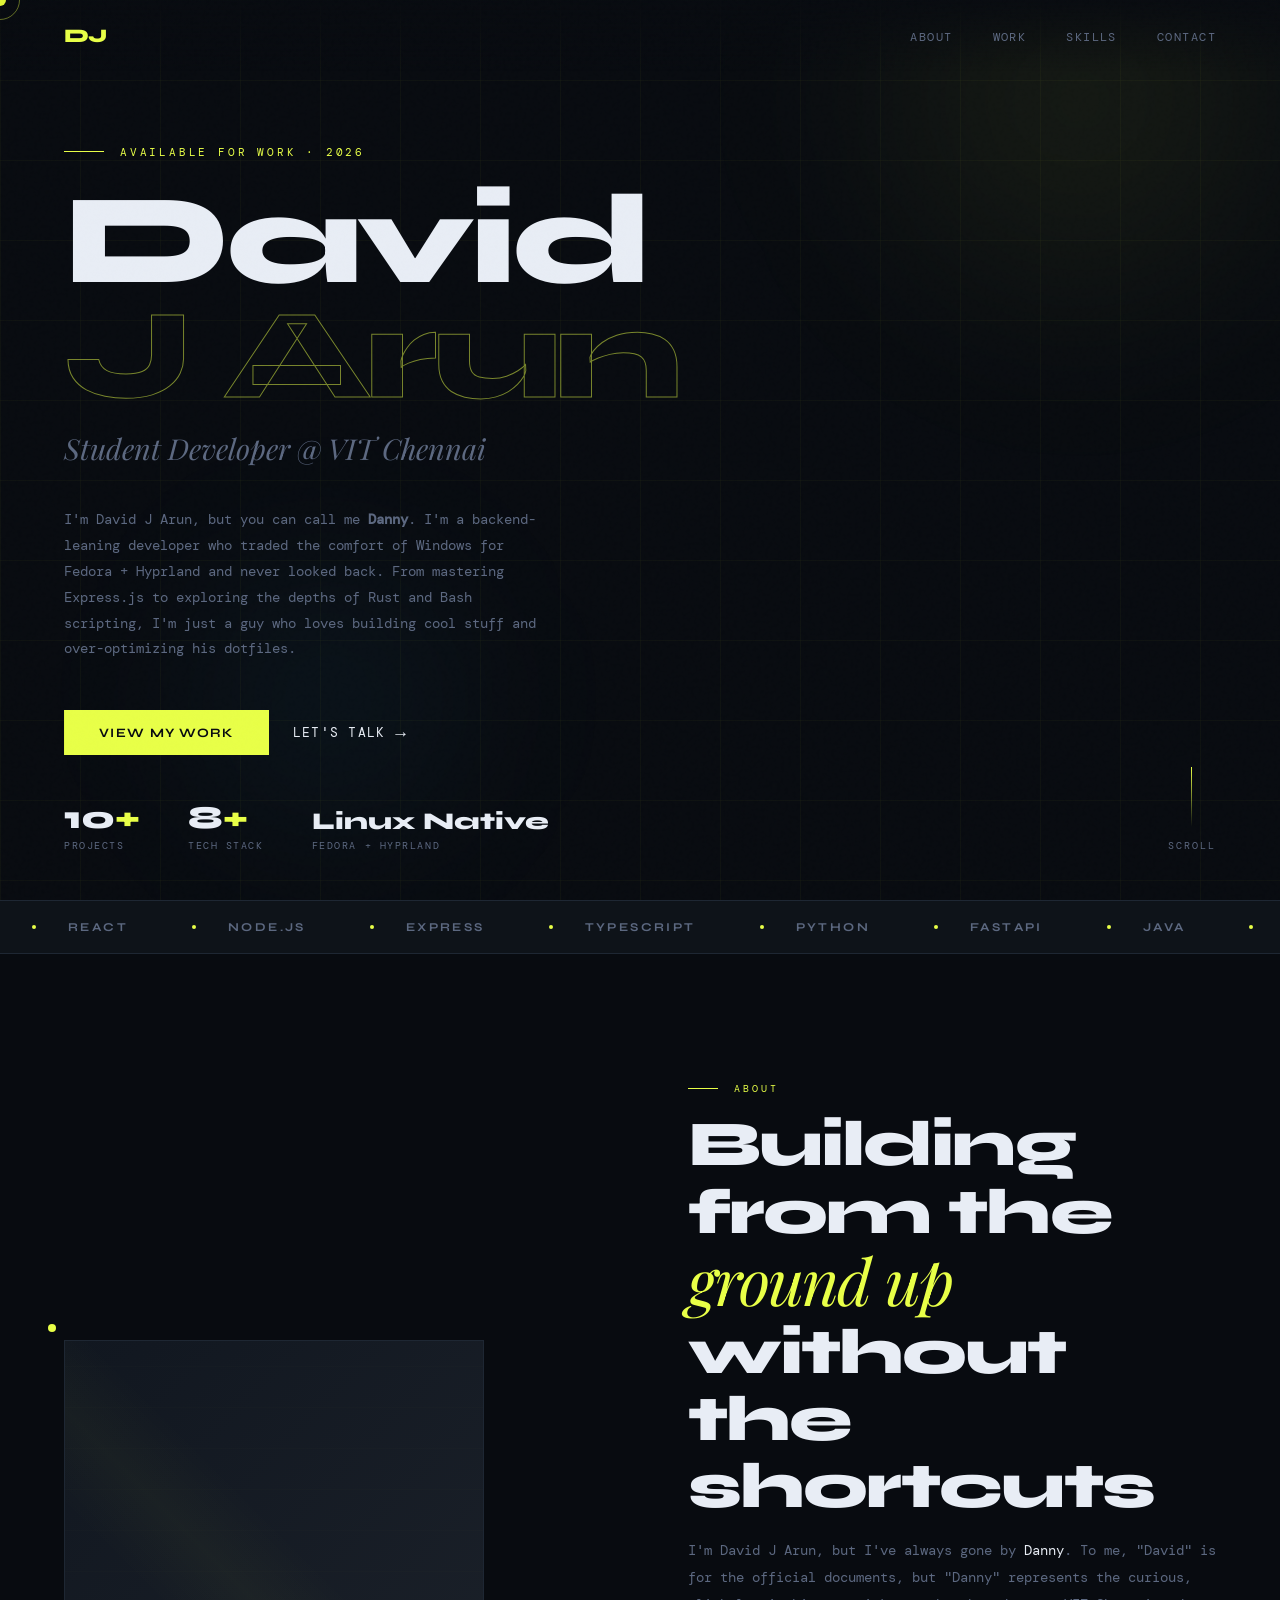
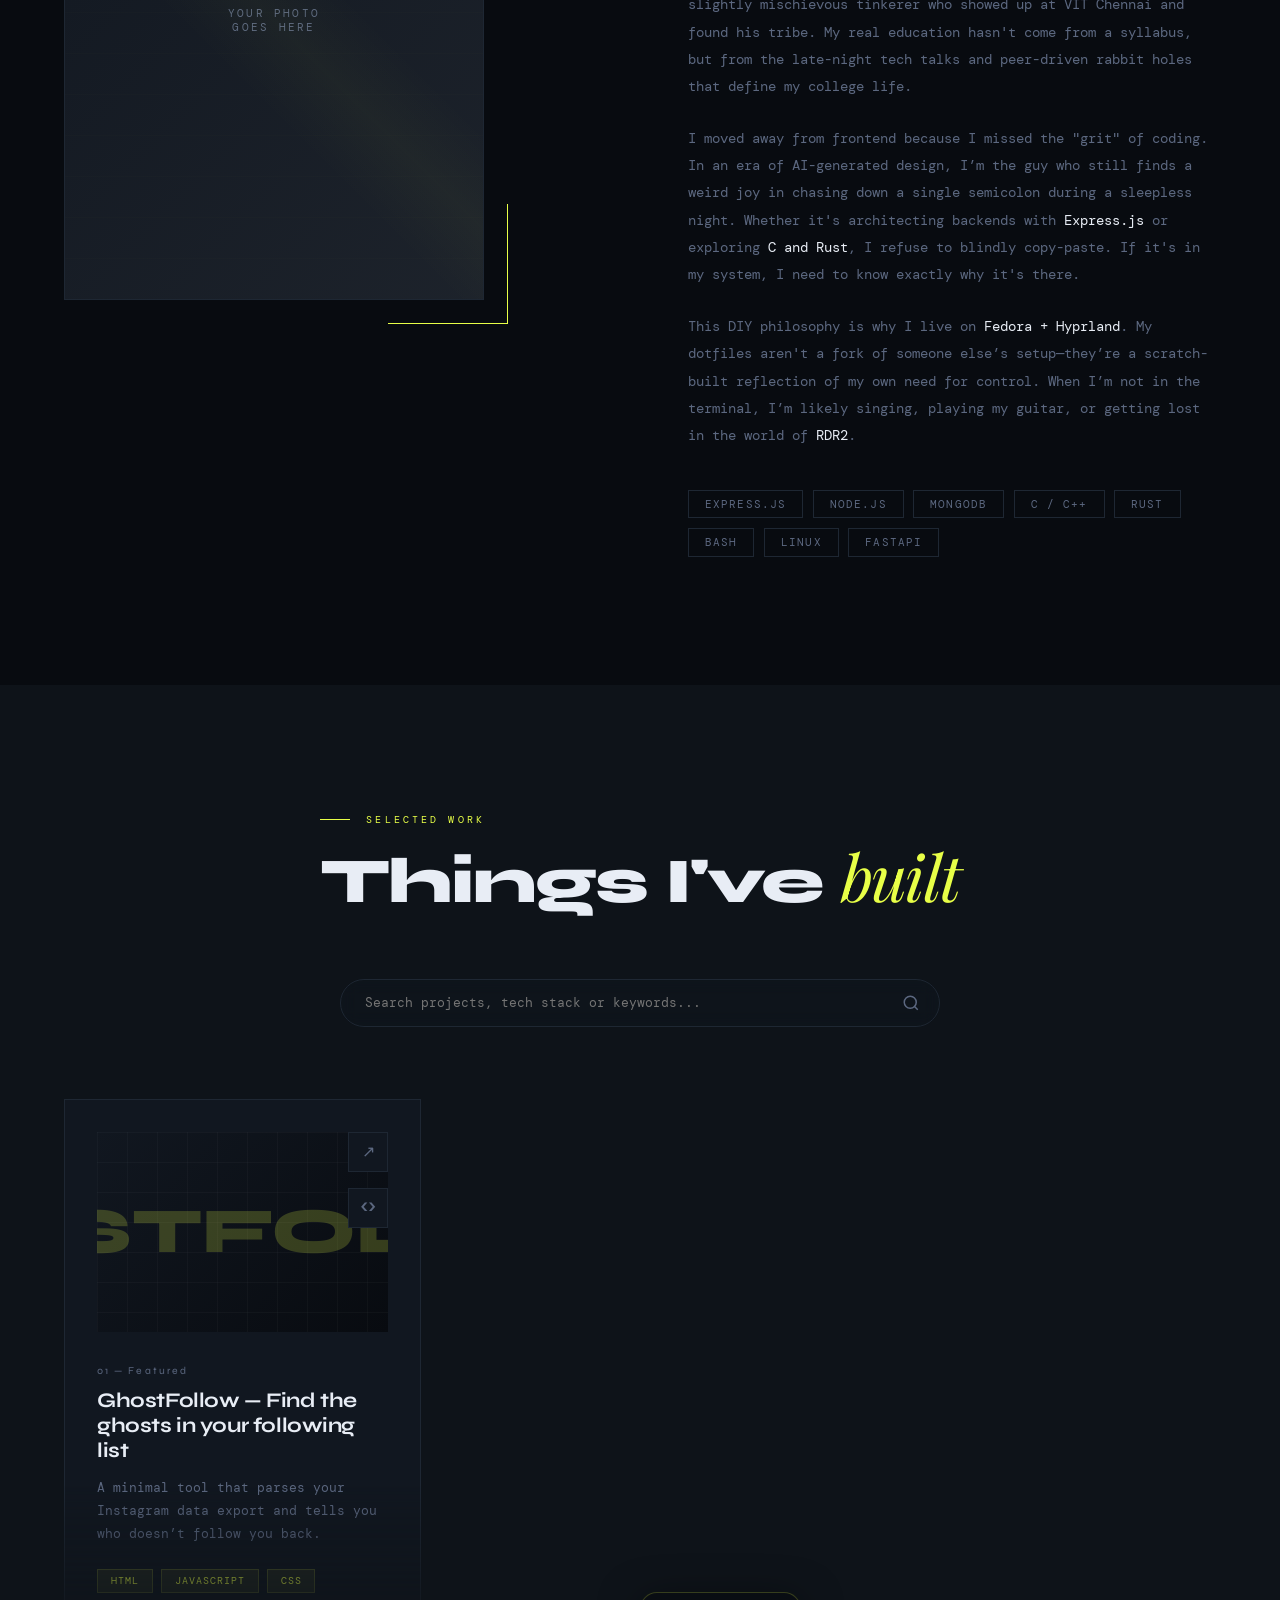
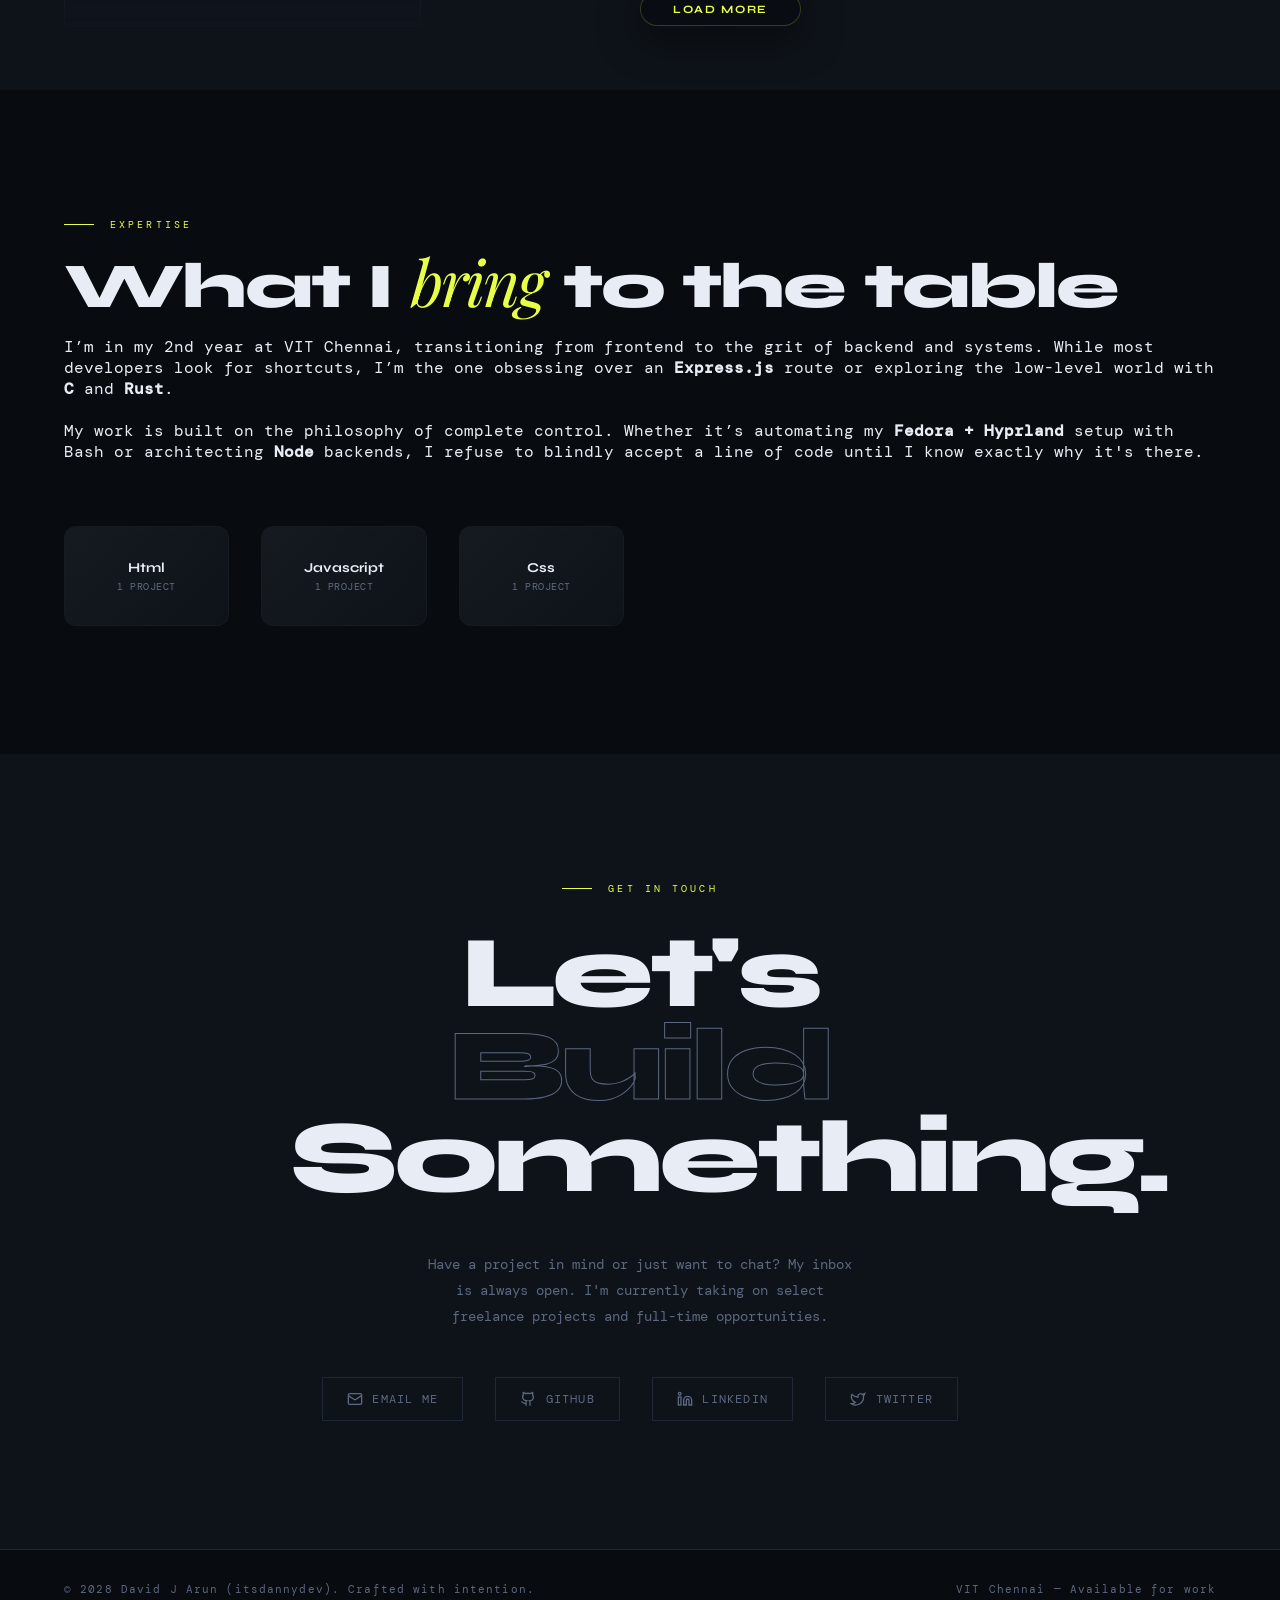
==== index.html @ 0478696f "changing to original projects" ====
<!DOCTYPE html>
<html lang="en">
<head>
<meta charset="UTF-8" />
<meta name="viewport" content="width=device-width, initial-scale=1.0" />
<title>Danny</title>
<link rel="stylesheet" href="style.css">
</head>
<body>

<div id="cursor"></div>
<div id="cursor-ring"></div>

<!-- NAV -->
<nav id="nav">
  <a href="#hero" class="nav-logo">DJ</a>
  <ul class="nav-links">
    <li><a href="#about">About</a></li>
    <li><a href="#projects">Work</a></li>
    <li><a href="#skills">Skills</a></li>
    <li><a href="#contact">Contact</a></li>
  </ul>
</nav>

<!-- HERO -->
<section id="hero">
  <div class="hero-grid-bg"></div>
  <div class="hero-orb hero-orb-1"></div>
  <div class="hero-orb hero-orb-2"></div>

  <div class="hero-eyebrow">Available for work · 2026</div>
  <h1 class="hero-name">David<br><span>J Arun</span></h1>
  <p class="hero-role">Student Developer @ VIT Chennai</p>
  <p class="hero-desc">I'm David J Arun, but you can call me <strong>Danny</strong>. I'm a backend-leaning developer who traded the comfort of Windows for Fedora + Hyprland and never looked back. From mastering Express.js to exploring the depths of Rust and Bash scripting, I'm just a guy who loves building cool stuff and over-optimizing his dotfiles.</p>
  <div class="hero-cta">
    <a href="#projects" class="btn-primary">View My Work</a>
    <a href="#contact" class="btn-ghost">Let's Talk <span class="arrow">→</span></a>
  </div>

  <div class="hero-stats">
    <div class="stat">
      <div class="stat-num">10<span>+</span></div>
      <div class="stat-label">Projects</div>
    </div>
    <div class="stat">
      <div class="stat-num">8<span>+</span></div>
      <div class="stat-label">Tech Stack</div>
    </div>
    <div class="stat">
      <div class="stat-num" style="font-size: 1.5rem;">Linux Native</div>
      <div class="stat-label">Fedora + Hyprland</div>
    </div>
  </div>

  <div class="hero-scroll">
    <div class="scroll-line"></div>
    Scroll
  </div>
</section>

<!-- MARQUEE -->
<div class="marquee-section">
  <div class="marquee-track" id="marqueeTrack"></div>
</div>

<!-- ABOUT -->
<section id="about">
  <div class="about-visual reveal">
    <div class="about-photo-placeholder">
      <div class="about-photo-label">Your photo<br>goes here</div>
    </div>
    <div class="about-accent-line"></div>
    <div class="about-accent-dot"></div>
  </div>
  <div class="about-text">
    <div class="section-tag reveal">About</div>
    <h2 class="section-title reveal reveal-delay-1">Building from the <em>ground up</em><br>without the shortcuts</h2>
    <p class="reveal reveal-delay-2">I'm David J Arun, but I've always gone by <strong>Danny</strong>. To me, "David" is for the official documents, but "Danny" represents the curious, slightly mischievous tinkerer who showed up at VIT Chennai and found his tribe. My real education hasn't come from a syllabus, but from the late-night tech talks and peer-driven rabbit holes that define my college life.</p>
    <p class="reveal reveal-delay-3">I moved away from frontend because I missed the "grit" of coding. In an era of AI-generated design, I’m the guy who still finds a weird joy in chasing down a single semicolon during a sleepless night. Whether it's architecting backends with <strong>Express.js</strong> or exploring <strong>C and Rust</strong>, I refuse to blindly copy-paste. If it's in my system, I need to know exactly why it's there.</p>
    <p class="reveal reveal-delay-3">This DIY philosophy is why I live on <strong>Fedora + Hyprland</strong>. My dotfiles aren't a fork of someone else’s setup—they’re a scratch-built reflection of my own need for control. When I’m not in the terminal, I’m likely singing, playing my guitar, or getting lost in the world of <strong>RDR2</strong>.</p>
    <div class="tech-stack reveal reveal-delay-4">
      <span class="tech-tag">Express.js</span>
      <span class="tech-tag">Node.js</span>
      <span class="tech-tag">MongoDB</span>
      <span class="tech-tag">C / C++</span>
      <span class="tech-tag">Rust</span>
      <span class="tech-tag">Bash</span>
      <span class="tech-tag">Linux</span>
      <span class="tech-tag">FastAPI</span>
    </div>
  </div>
</section>

<!-- PROJECTS -->
<section id="projects">
  <div class="projects-header">
    <div>
      <div class="section-tag reveal">Selected Work</div>
      <h2 class="section-title reveal reveal-delay-1">Things I've <em>built</em></h2>
    </div>
    <div class="projects-search reveal reveal-delay-2">
      <input type="text" id="projectSearch" placeholder="Search projects, tech stack or keywords..." autocomplete="off">
      <svg viewBox="0 0 24 24" fill="none" stroke="currentColor" stroke-width="2" class="search-icon"><circle cx="11" cy="11" r="8"/><path d="m21 21-4.3-4.3"/></svg>
    </div>
  </div>
  <div class="projects-grid reveal is-collapsed" id="projectsGrid">
    <!-- Projects will be injected here via script.js -->
  </div>
  <div class="load-more-container reveal">
    <button id="loadMoreBtn">Load More</button>
  </div>
</section>

<!-- SKILLS -->
<section id="skills">
  <div class="section-tag reveal">Expertise</div>
  <h2 class="section-title reveal reveal-delay-1">What I <em>bring</em> to the table</h2>
  <div class="skills-layout">
    <div class="skills-intro reveal reveal-delay-2">
      <p>I’m in my 2nd year at VIT Chennai, transitioning from frontend to the grit of backend and systems. While most developers look for shortcuts, I’m the one obsessing over an <strong>Express.js</strong> route or exploring the low-level world with <strong>C</strong> and <strong>Rust</strong>.</p>
      <br>
      <p>My work is built on the philosophy of complete control. Whether it’s automating my <strong>Fedora + Hyprland</strong> setup with Bash or architecting <strong>Node</strong> backends, I refuse to blindly accept a line of code until I know exactly why it's there.</p>
    </div>
    <div class="skills-dynamic-container reveal reveal-delay-3" id="skillsGrid">
      <!-- Dynamic skill cards will be injected here -->
    </div>
  </div>
</section>

<!-- CONTACT -->
<section id="contact">
  <div class="contact-inner">
    <div class="section-tag reveal" style="justify-content:center">Get In Touch</div>
    <div class="contact-big reveal reveal-delay-1">
      Let's<br>
      <span>Build</span>
      Something.
    </div>
    <p class="reveal reveal-delay-2" style="font-size:0.85rem;line-height:1.9;color:var(--muted);max-width:440px;margin:0 auto">
      Have a project in mind or just want to chat? My inbox is always open. I'm currently taking on select freelance projects and full-time opportunities.
    </p>
    <div class="contact-links reveal reveal-delay-3">
      <a href="mailto:danny@itsdannydev.com" class="contact-link">
        <svg viewBox="0 0 24 24" fill="none" stroke="currentColor" stroke-width="2"><rect x="2" y="4" width="20" height="16" rx="2"/><path d="m22 7-8.97 5.7a1.94 1.94 0 0 1-2.06 0L2 7"/></svg>
        Email Me
      </a>
      <a href="https://github.com/itsdannydev" class="contact-link">
        <svg viewBox="0 0 24 24" fill="none" stroke="currentColor" stroke-width="2"><path d="M15 22v-4a4.8 4.8 0 0 0-1-3.2c3 0 6-2 6-5.5.08-1.25-.27-2.48-1-3.5.28-1.15.28-2.35 0-3.5 0 0-1 0-3 1.5-2.64-.5-5.36-.5-8 0C6 2 5 2 5 2c-.3 1.15-.3 2.35 0 3.5A5.4 5.4 0 0 0 4 9c0 3.5 3 5.5 6 5.5-.39.49-.68 1.05-.85 1.65-.17.6-.22 1.23-.15 1.85v4"/><path d="M9 18c-4.51 2-5-2-7-2"/></svg>
        GitHub
      </a>
      <a href="https://linkedin.com/in/itsdannydev" class="contact-link">
        <svg viewBox="0 0 24 24" fill="none" stroke="currentColor" stroke-width="2"><path d="M16 8a6 6 0 0 1 6 6v7h-4v-7a2 2 0 0 0-2-2 2 2 0 0 0-2 2v7h-4v-7a6 6 0 0 1 6-6z"/><rect x="2" y="9" width="4" height="12"/><circle cx="4" cy="4" r="2"/></svg>
        LinkedIn
      </a>
      <a href="https://twitter.com/itsdannydev" class="contact-link">
        <svg viewBox="0 0 24 24" fill="none" stroke="currentColor" stroke-width="2"><path d="M22 4s-.7 2.1-2 3.4c1.6 10-9.4 17.3-18 11.6 2.2.1 4.4-.6 6-2C3 15.5.5 9.6 3 5c2.2 2.6 5.6 4.1 9 4-.9-4.2 4-6.6 7-3.8 1.1 0 3-1.2 3-1.2z"/></svg>
        Twitter
      </a>
    </div>
  </div>
</section>

<!-- FOOTER -->
<footer>
  <span>© 2028 David J Arun (itsdannydev). Crafted with intention.</span>
  <span>VIT Chennai — Available for work</span>
</footer>

<script src="script.js"></script>
</body>
</html>
---- style.css ----
:root {
  /* Fallbacks - these are overwritten by script.js */
  --bg: #080b10;
  --surface: #0e1319;
  --border: #1e2733;
  --accent: #e8ff47;
  --accent2: #ff4d6d;
  --accent3: #47c8ff;
  --text: #e8edf5;
  --muted: #5c6880;
  --card: #111720;
  --card-hover: #141c26;
  --btn-text: #080b10;
  --font-main: 'DM Mono', monospace;
  --font-heading: 'Syne', sans-serif;
  --font-accent: 'Playfair Display', serif;
}

*, *::before, *::after { box-sizing: border-box; margin: 0; padding: 0; }

html { scroll-behavior: smooth; }

body {
  background: var(--bg);
  color: var(--text);
  font-family: var(--font-main);
  overflow-x: hidden;
  cursor: none;
}

/* CUSTOM CURSOR */
#cursor {
  position: fixed; top: 0; left: 0;
  width: 12px; height: 12px;
  background: var(--accent);
  border-radius: 50%;
  pointer-events: none;
  z-index: 9999;
  transform: translate(-50%, -50%);
  transition: transform 0.1s, width 0.2s, height 0.2s, background 0.2s;
  mix-blend-mode: difference;
}
#cursor-ring {
  position: fixed; top: 0; left: 0;
  width: 40px; height: 40px;
  border: 1px solid color-mix(in srgb, var(--accent), transparent 60%);
  border-radius: 50%;
  pointer-events: none;
  z-index: 9998;
  transform: translate(-50%, -50%);
  transition: transform 0.15s ease-out, width 0.3s, height 0.3s, border-color 0.3s;
}
body.hovering #cursor { width: 20px; height: 20px; }
body.hovering #cursor-ring { width: 60px; height: 60px; border-color: color-mix(in srgb, var(--accent), transparent 20%); }

/* NOISE OVERLAY */
body::before {
  content: '';
  position: fixed; inset: 0;
  background-image: url("data:image/svg+xml,%3Csvg viewBox='0 0 256 256' xmlns='http://www.w3.org/2000/svg'%3E%3Cfilter id='noise'%3E%3CfeTurbulence type='fractalNoise' baseFrequency='0.9' numOctaves='4' stitchTiles='stitch'/%3E%3C/filter%3E%3Crect width='100%25' height='100%25' filter='url(%23noise)' opacity='0.04'/%3E%3C/svg%3E");
  pointer-events: none;
  z-index: 1000;
  opacity: 0.4;
}

/* NAV */
nav {
  position: fixed; top: 0; left: 0; right: 0;
  z-index: 500;
  display: flex; align-items: center; justify-content: space-between;
  padding: 1.5rem 4rem;
  background: linear-gradient(to bottom, color-mix(in srgb, var(--bg), transparent 5%) 0%, transparent 100%);
  backdrop-filter: blur(0px);
}
.nav-logo {
  font-family: var(--font-heading);
  font-weight: 800;
  font-size: 1.2rem;
  letter-spacing: -0.03em;
  color: var(--accent);
  text-decoration: none;
}
.nav-links { display: flex; gap: 2.5rem; list-style: none; }
.nav-links a {
  color: var(--muted);
  text-decoration: none;
  font-size: 0.75rem;
  letter-spacing: 0.12em;
  text-transform: uppercase;
  transition: color 0.2s;
  position: relative;
}
.nav-links a::after {
  content: '';
  position: absolute; bottom: -4px; left: 0;
  width: 0; height: 1px;
  background: var(--accent);
  transition: width 0.3s;
}
.nav-links a:hover, .nav-links a.active { color: var(--text); }
.nav-links a:hover::after, .nav-links a.active::after { width: 100%; }

/* HERO */
#hero {
  min-height: 100vh;
  display: flex; flex-direction: column; justify-content: center;
  padding: 0 4rem;
  position: relative;
  overflow: hidden;
}

.hero-grid-bg {
  position: absolute; inset: 0;
  background-image:
    linear-gradient(color-mix(in srgb, var(--accent), transparent 97%) 1px, transparent 1px),
    linear-gradient(90deg, color-mix(in srgb, var(--accent), transparent 97%) 1px, transparent 1px);
  background-size: 80px 80px;
  pointer-events: none;
}

.hero-orb {
  position: absolute;
  border-radius: 50%;
  filter: blur(80px);
  pointer-events: none;
}
.hero-orb-1 {
  width: 600px; height: 600px;
  background: radial-gradient(circle, color-mix(in srgb, var(--accent), transparent 92%) 0%, transparent 70%);
  top: -200px; right: -100px;
  animation: orbFloat 8s ease-in-out infinite;
}
.hero-orb-2 {
  width: 400px; height: 400px;
  background: radial-gradient(circle, color-mix(in srgb, var(--accent3), transparent 93%) 0%, transparent 70%);
  bottom: 0; left: 10%;
  animation: orbFloat 10s ease-in-out infinite reverse;
}
@keyframes orbFloat {
  0%, 100% { transform: translate(0, 0); }
  50% { transform: translate(30px, -40px); }
}

.hero-eyebrow {
  font-size: 0.7rem;
  letter-spacing: 0.25em;
  text-transform: uppercase;
  color: var(--accent);
  margin-bottom: 1.5rem;
  display: flex; align-items: center; gap: 1rem;
  opacity: 0;
  animation: fadeUp 0.8s 0.2s forwards;
}
.hero-eyebrow::before {
  content: '';
  display: block;
  width: 40px; height: 1px;
  background: var(--accent);
}

.hero-name {
  font-family: var(--font-heading);
  font-weight: 800;
  font-size: clamp(4rem, 10vw, 9rem);
  line-height: 0.9;
  letter-spacing: -0.04em;
  margin-bottom: 1rem;
  opacity: 0;
  animation: fadeUp 0.8s 0.4s forwards;
}
.hero-name span {
  -webkit-text-stroke: 1px color-mix(in srgb, var(--accent), transparent 50%);
  color: transparent;
}

.hero-role {
  font-family: var(--font-accent);
  font-style: italic;
  font-size: clamp(1.2rem, 2.5vw, 1.8rem);
  color: var(--muted);
  margin-bottom: 2.5rem;
  opacity: 0;
  animation: fadeUp 0.8s 0.6s forwards;
}

.hero-desc {
  max-width: 480px;
  font-size: 0.85rem;
  line-height: 1.9;
  color: var(--muted);
  margin-bottom: 3rem;
  opacity: 0;
  animation: fadeUp 0.8s 0.8s forwards;
}

.hero-cta {
  display: flex; gap: 1.5rem; align-items: center;
  opacity: 0;
  animation: fadeUp 0.8s 1s forwards;
}
.btn-primary {
  background: var(--accent);
  color: var(--btn-text);
  padding: 0.9rem 2.2rem;
  font-family: var(--font-heading);
  font-weight: 700;
  font-size: 0.8rem;
  letter-spacing: 0.1em;
  text-transform: uppercase;
  border: none;
  cursor: none;
  text-decoration: none;
  display: inline-block;
  position: relative;
  overflow: hidden;
  transition: transform 0.2s;
}
.btn-primary::after {
  content: '';
  position: absolute; inset: 0;
  background: color-mix(in srgb, var(--btn-text), transparent 85%);
  transform: translateX(-100%);
  transition: transform 0.3s;
}
.btn-primary:hover::after { transform: translateX(0); }
.btn-primary:hover { transform: translateY(-2px); }

.btn-ghost {
  color: var(--text);
  font-size: 0.8rem;
  letter-spacing: 0.1em;
  text-transform: uppercase;
  text-decoration: none;
  display: flex; align-items: center; gap: 0.6rem;
  transition: gap 0.3s, color 0.2s;
}
.btn-ghost:hover { gap: 1rem; color: var(--accent); }
.btn-ghost .arrow { font-size: 1.1rem; }

.hero-scroll {
  position: absolute; bottom: 3rem; right: 4rem;
  display: flex; flex-direction: column; align-items: center; gap: 0.75rem;
  font-size: 0.65rem; letter-spacing: 0.2em; text-transform: uppercase; color: var(--muted);
  opacity: 0; animation: fadeUp 0.8s 1.2s forwards;
}
.scroll-line {
  width: 1px; height: 60px;
  background: linear-gradient(to bottom, var(--accent), transparent);
  animation: scrollPulse 2s ease-in-out infinite;
}
@keyframes scrollPulse {
  0%, 100% { opacity: 0.3; transform: scaleY(1); }
  50% { opacity: 1; transform: scaleY(0.6); }
}

.hero-stats {
  position: absolute; bottom: 3rem; left: 4rem;
  display: flex; gap: 3rem; align-items: flex-end;
  opacity: 0; animation: fadeUp 0.8s 1.1s forwards;
}
.stat { }
.stat-num {
  font-family: 'Syne', sans-serif;
  font-weight: 800;
  font-size: 2rem;
  color: var(--text);
  line-height: 1;
}
.stat-num span { color: var(--accent); }
.stat-label { font-size: 0.65rem; letter-spacing: 0.15em; text-transform: uppercase; color: var(--muted); margin-top: 0.3rem; }

@keyframes fadeUp {
  from { opacity: 0; transform: translateY(30px); }
  to { opacity: 1; transform: translateY(0); }
}

/* SECTION COMMON */
section { 
  padding: 8rem 4rem; 
  position: relative; 
  scroll-margin-top: 100px; /* Accounts for the fixed header */
}
.section-tag {
  font-size: 0.65rem; letter-spacing: 0.3em; text-transform: uppercase;
  color: var(--accent); display: flex; align-items: center; gap: 1rem;
  margin-bottom: 1rem;
}
.section-tag::before { content: ''; display: block; width: 30px; height: 1px; background: var(--accent); }
.section-title {
  font-family: var(--font-heading); font-weight: 800;
  font-size: clamp(2.5rem, 5vw, 4rem);
  letter-spacing: -0.03em; line-height: 1.05;
  margin-bottom: 1rem;
}
.section-title em {
  font-family: var(--font-accent);
  font-style: italic; font-weight: 400;
  color: var(--accent);
}

/* ABOUT */
#about {
  display: grid; grid-template-columns: 1fr 1fr; gap: 6rem; align-items: center;
}
.about-visual {
  position: relative;
  aspect-ratio: 3/4;
  max-height: 560px;
}
.about-photo-placeholder {
  width: 100%; height: 100%;
  background: linear-gradient(135deg, var(--card) 0%, color-mix(in srgb, var(--card), white 5%) 100%);
  border: 1px solid var(--border);
  display: flex; align-items: center; justify-content: center;
  overflow: hidden;
  position: relative;
}
.about-photo-placeholder::before {
  content: '';
  position: absolute; inset: 0;
  background: 
    linear-gradient(45deg, transparent 40%, color-mix(in srgb, var(--accent), transparent 97%) 50%, transparent 60%),
    repeating-linear-gradient(0deg, transparent, transparent 40px, color-mix(in srgb, var(--accent), transparent 98%) 41px);
}
.about-photo-label {
  font-size: 0.7rem; letter-spacing: 0.2em; text-transform: uppercase;
  color: var(--muted); text-align: center;
}
.about-accent-line {
  position: absolute; bottom: -1.5rem; right: -1.5rem;
  width: 120px; height: 120px;
  border-right: 1px solid var(--accent);
  border-bottom: 1px solid var(--accent);
}
.about-accent-dot {
  position: absolute; top: -1rem; left: -1rem;
  width: 8px; height: 8px;
  background: var(--accent);
  border-radius: 50%;
}
.about-text p {
  font-size: 0.9rem; line-height: 1.9; color: var(--muted);
  margin-bottom: 1.5rem;
}
.about-text p strong { color: var(--text); font-weight: 400; }
.tech-stack {
  margin-top: 2.5rem;
  display: flex; flex-wrap: wrap; gap: 0.6rem;
}
.tech-tag {
  padding: 0.4rem 1rem;
  border: 1px solid var(--border);
  font-size: 0.7rem; letter-spacing: 0.1em;
  color: var(--muted); text-transform: uppercase;
  transition: border-color 0.2s, color 0.2s;
}
.tech-tag:hover { border-color: var(--accent); color: var(--accent); }

/* PROJECTS GRID */
#projects { background: var(--surface); position: relative; padding-bottom: 2rem; overflow: visible; }

.projects-header {
  display: flex;
  flex-direction: column;
  align-items: center;
  text-align: center;
  margin-bottom: 3rem;
  gap: 3rem;
  width: 100%;
}

.projects-search {
  position: relative;
  width: 100%;
  max-width: 600px; /* Wider search bar for better desktop presence */
}

/* Search Highlight Styling */
.search-highlight {
  background: color-mix(in srgb, var(--accent), transparent 80%);
  color: var(--accent);
  padding: 0 2px;
  border-radius: 2px;
}


#projectSearch {
  width: 100%;
  background: color-mix(in srgb, var(--card), transparent 60%);
  backdrop-filter: blur(8px);
  -webkit-backdrop-filter: blur(8px);
  border: 1px solid var(--border);
  padding: 0.9rem 1.5rem;
  padding-right: 3rem;
  border-radius: 100px;
  color: var(--text);
  font-family: var(--font-main);
  font-size: 0.8rem;
  outline: none;
  transition: all 0.3s ease;
}

#projectSearch:focus {
  border-color: var(--accent);
  box-shadow: 0 0 15px color-mix(in srgb, var(--accent), transparent 90%);
  background: color-mix(in srgb, var(--card), transparent 40%);
}

.search-icon {
  position: absolute;
  right: 1.25rem;
  top: 50%;
  transform: translateY(-50%);
  width: 18px;
  height: 18px;
  color: var(--muted);
  pointer-events: none;
  transition: color 0.3s;
}

#projectSearch:focus + .search-icon {
  color: var(--accent);
}

@media (max-width: 600px) {
  .projects-search { min-width: 100%; }
}

.projects-grid {
  display: grid;
  grid-template-columns: repeat(3, 1fr);
  gap: 2.5rem;
  position: relative;
  transition: max-height 0.8s ease;
  padding: 1.5rem 0 2rem; /* Reduced top padding */
}


/* Uniform card sizes - no more bento */
.project-card {
  grid-column: span 1 !important;
  background: var(--card);
  padding: 2rem;
  border: 1px solid var(--border);
  position: relative;
  overflow: hidden;
  cursor: none;
  transition: background 0.3s, border-color 0.3s, transform 0.3s;
}
.project-card:hover { border-color: var(--accent); transform: translateY(-5px); }

/* RESPONSIVE LIMITS & LOAD MORE */
.projects-grid.is-collapsed {
  max-height: 1400px; 
  overflow: hidden;
  mask-image: linear-gradient(to bottom, black 70%, transparent 100%);
}

@media (max-width: 600px) {
  .projects-grid { grid-template-columns: 1fr; gap: 1.5rem; }
  .projects-grid.is-collapsed { max-height: 800px; }
  .projects-grid.is-collapsed .project-card:nth-child(n+4) { display: none; }
}

@media (min-width: 601px) and (max-width: 1024px) {
  .projects-grid { grid-template-columns: 1fr 1fr; gap: 2rem; }
  .projects-grid.is-collapsed { max-height: 1000px; }
  .projects-grid.is-collapsed .project-card:nth-child(n+7) { display: none; }
}

@media (min-width: 1025px) {
  .projects-grid.is-collapsed .project-card:nth-child(n+7) { display: none; }
}

/* LOAD MORE STATE */
.projects-grid.is-expanded {
  max-height: 1600px; /* Approx 4-5 rows */
  overflow-y: auto;
  padding-bottom: 4rem;
  scrollbar-width: none; /* Hide scrollbar for cleaner look */
}
.projects-grid.is-expanded::-webkit-scrollbar { display: none; }

/* FLOATING PILL BUTTON */
.load-more-container {
  position: absolute;
  bottom: 4rem;
  left: 50%;
  transform: translateX(-50%);
  z-index: 100;
  pointer-events: none;
}
#loadMoreBtn {
  pointer-events: auto;
  background: color-mix(in srgb, var(--bg), transparent 40%);
  backdrop-filter: blur(12px);
  -webkit-backdrop-filter: blur(12px);
  color: var(--accent);
  border: 1px solid color-mix(in srgb, var(--accent), transparent 80%);
  padding: 0.6rem 2rem;
  border-radius: 100px;
  font-family: var(--font-heading);
  font-weight: 700;
  font-size: 0.7rem;
  letter-spacing: 0.15em;
  text-transform: uppercase;
  cursor: none;
  transition: all 0.3s cubic-bezier(0.4, 0, 0.2, 1);
  box-shadow: 0 10px 40px rgba(0,0,0,0.5);
}
#loadMoreBtn:hover { 
  background: var(--accent); 
  color: var(--btn-text); 
  border-color: var(--accent);
  transform: scale(1.05);
}
#loadMoreBtn.hidden { opacity: 0; pointer-events: none; transform: translate(-50%, 20px); }


.project-card:hover { background: var(--card-hover); }
.project-card-visual {
  height: 200px;
  margin-bottom: 2rem;
  position: relative;
  overflow: hidden;
}
/* Removed first-child specific styles for uniform grid */
.p-vis-1 { background: linear-gradient(135deg, color-mix(in srgb, var(--card), #000 30%) 0%, color-mix(in srgb, var(--card), #000 10%) 50%, color-mix(in srgb, var(--accent3), transparent 80%) 100%); }
.p-vis-2 { background: linear-gradient(135deg, color-mix(in srgb, var(--card), #000 20%) 0%, color-mix(in srgb, var(--card), #000 5%) 50%, color-mix(in srgb, var(--accent), transparent 85%) 100%); }
.p-vis-3 { background: linear-gradient(135deg, color-mix(in srgb, var(--card), #000 25%) 0%, color-mix(in srgb, var(--card), #000 15%) 50%, color-mix(in srgb, var(--accent2), transparent 80%) 100%); }
.p-vis-4 { background: linear-gradient(135deg, color-mix(in srgb, var(--card), #000 35%) 0%, color-mix(in srgb, var(--card), #000 20%) 50%, color-mix(in srgb, var(--accent3), transparent 85%) 100%); }

.p-vis-grid {
  position: absolute; inset: 0;
  background-image:
    linear-gradient(color-mix(in srgb, var(--text), transparent 97%) 1px, transparent 1px),
    linear-gradient(90deg, color-mix(in srgb, var(--text), transparent 97%) 1px, transparent 1px);
  background-size: 30px 30px;
}
.p-vis-circle {
  position: absolute;
  border-radius: 50%;
  border: 1px solid color-mix(in srgb, var(--text), transparent 90%);
}
.project-num {
  font-family: var(--font-heading);
  font-size: 0.65rem; letter-spacing: 0.2em;
  color: var(--muted); margin-bottom: 0.75rem;
}
.project-title {
  font-family: var(--font-heading); font-weight: 700;
  font-size: 1.3rem; letter-spacing: -0.02em;
  margin-bottom: 0.75rem; line-height: 1.2;
}
/* Removed first-child title sizing */
.project-desc {
  font-size: 0.8rem; line-height: 1.8; color: var(--muted);
  margin-bottom: 1.5rem;
}
.project-tags { display: flex; flex-wrap: wrap; gap: 0.5rem; }
.project-tag {
  font-size: 0.65rem; letter-spacing: 0.1em; text-transform: uppercase;
  padding: 0.3rem 0.8rem;
  background: color-mix(in srgb, var(--accent), transparent 92%);
  color: var(--accent);
  border: 1px solid color-mix(in srgb, var(--accent), transparent 80%);
}
.project-links-container {
  position: absolute; top: 2rem; right: 2rem;
  display: flex; flex-direction: column; gap: 1rem;
  z-index: 10;
}
.project-link, .project-github {
  width: 40px; height: 40px;
  border: 1px solid var(--border);
  display: flex; align-items: center; justify-content: center;
  color: var(--muted); text-decoration: none; font-size: 1rem;
  transition: background 0.2s, border-color 0.2s, color 0.2s, transform 0.2s;
  background: var(--card);
}
.project-link span, .project-github span {
  transition: transform 0.2s;
  display: inline-block;
}
.project-github { font-size: 0.8rem; font-weight: 700; }
.project-card:hover .project-link, .project-card:hover .project-github {
  background: var(--accent); border-color: var(--accent); color: var(--btn-text); transform: rotate(45deg);
}
.project-card:hover .project-link span, .project-card:hover .project-github span {
  transform: rotate(-45deg);
}

.project-card:hover .project-link:hover, .project-card:hover .project-github:hover {
  background: var(--text); border-color: var(--text);
}


/* SKILLS DYNAMIC GRID */
.skills-dynamic-container {
  display: grid;
  grid-template-columns: repeat(auto-fill, minmax(160px, 1fr)); /* Slightly larger cards */
  gap: 2rem; /* Increased gap */
  margin-top: 4rem; /* More space from intro */
}

.skill-card {
  background: color-mix(in srgb, var(--card), transparent 60%); /* Glassmorphism base */
  backdrop-filter: blur(10px);
  -webkit-backdrop-filter: blur(10px);
  border: 1px solid color-mix(in srgb, var(--text), transparent 95%); /* Subtle reflective border */
  border-radius: 12px; /* Slightly rounded */
  padding: 2rem;
  display: flex;
  flex-direction: column;
  align-items: center;
  justify-content: center;
  text-align: center;
  gap: 1.25rem;
  transition: all 0.4s cubic-bezier(0.4, 0, 0.2, 1);
  cursor: none;
  position: relative;
  overflow: hidden;
}

/* Reflective Shine Effect */
.skill-card::before {
  content: '';
  position: absolute;
  top: -150%; left: -150%;
  width: 300%; height: 300%;
  background: linear-gradient(
    135deg,
    transparent,
    color-mix(in srgb, var(--text), transparent 95%),
    transparent
  );
  transition: 0.6s ease;
}

.skill-card:hover::before {
  top: 100%; left: 100%;
}

.skill-card:hover {
  transform: translateY(-8px);
  border-color: color-mix(in srgb, var(--accent), transparent 60%);
  background: color-mix(in srgb, var(--card), transparent 40%);
  box-shadow: 0 15px 35px rgba(0, 0, 0, 0.4), 
              0 0 15px color-mix(in srgb, var(--accent), transparent 90%);
}

.skill-icon {
  width: 48px; /* Slightly bigger icon */
  height: 48px;
  filter: grayscale(1) opacity(0.5);
  transition: all 0.4s ease;
}

.skill-card:hover .skill-icon {
  filter: grayscale(0) opacity(1) drop-shadow(0 0 8px color-mix(in srgb, var(--accent), transparent 70%));
  transform: scale(1.1);
}

.skill-info {
  display: flex;
  flex-direction: column;
  gap: 0.25rem;
}

.skill-name {
  font-family: var(--font-heading);
  font-weight: 700;
  font-size: 0.85rem;
  color: var(--text);
  text-transform: capitalize;
}

.skill-count {
  font-size: 0.65rem;
  color: var(--muted);
  letter-spacing: 0.05em;
  text-transform: uppercase;
}

/* Remove old skill styles */
/* (Keeping the section and layout container but removing item specifics) */


/* CONTACT */
#contact {
  background: var(--surface);
  text-align: center;
}
.contact-inner {
  max-width: 700px; margin: 0 auto;
}
.contact-big {
  font-family: var(--font-heading); font-weight: 800;
  font-size: clamp(3rem, 8vw, 7rem);
  letter-spacing: -0.04em; line-height: 0.9;
  margin: 2rem 0 3rem;
}
.contact-big span {
  -webkit-text-stroke: 1px var(--muted);
  color: transparent;
  display: block;
}
.contact-links {
  display: flex; justify-content: center; gap: 2rem; flex-wrap: wrap;
  margin-top: 3rem;
}
.contact-link {
  display: flex; align-items: center; gap: 0.6rem;
  color: var(--muted); text-decoration: none;
  font-size: 0.75rem; letter-spacing: 0.1em; text-transform: uppercase;
  padding: 0.8rem 1.5rem;
  border: 1px solid var(--border);
  transition: color 0.2s, border-color 0.2s, background 0.2s;
}
.contact-link:hover { color: var(--btn-text); border-color: var(--accent); background: var(--accent); }
.contact-link svg { width: 16px; height: 16px; }

/* FOOTER */
footer {
  padding: 2rem 4rem;
  border-top: 1px solid var(--border);
  display: flex; justify-content: space-between; align-items: center;
}
footer span { font-size: 0.7rem; letter-spacing: 0.1em; color: var(--muted); }

/* SCROLLED NAV */
nav.scrolled {
  backdrop-filter: blur(20px);
  background: color-mix(in srgb, var(--bg), transparent 15%);
  border-bottom: 1px solid var(--border);
}

/* SCROLL REVEAL */
.reveal { opacity: 0; transform: translateY(40px); transition: opacity 0.8s, transform 0.8s; }
.reveal.visible { opacity: 1; transform: translateY(0); }
.reveal-delay-1 { transition-delay: 0.1s; }
.reveal-delay-2 { transition-delay: 0.2s; }
.reveal-delay-3 { transition-delay: 0.3s; }
.reveal-delay-4 { transition-delay: 0.4s; }

/* MARQUEE */
.marquee-section {
  overflow: hidden;
  border-top: 1px solid var(--border);
  border-bottom: 1px solid var(--border);
  padding: 1.2rem 0;
  background: var(--surface);
}
.marquee-track {
  display: flex; gap: 0; white-space: nowrap;
  animation: marquee 20s linear infinite;
}
.marquee-item {
  display: flex; align-items: center; gap: 2rem;
  padding: 0 2rem;
  font-family: 'Syne', sans-serif; font-weight: 700;
  font-size: 0.75rem; letter-spacing: 0.2em; text-transform: uppercase;
  color: var(--muted);
}
.marquee-dot { width: 4px; height: 4px; background: var(--accent); border-radius: 50%; }
@keyframes marquee {
  from { transform: translateX(0); }
  to { transform: translateX(-50%); }
}

/* Responsive tweaks */
@media (max-width: 900px) {
  nav { padding: 1.5rem 2rem; }
  section { padding: 5rem 2rem; }
  #hero { padding: 0 2rem; }
  #about { grid-template-columns: 1fr; }
  .about-visual { max-height: 300px; }
  .projects-grid { grid-template-columns: 1fr; }
  /* Removed responsive first-child rule */
  .skills-layout { grid-template-columns: 1fr; gap: 3rem; }
  .hero-stats { left: 2rem; }
  footer { flex-direction: column; gap: 1rem; text-align: center; }
}
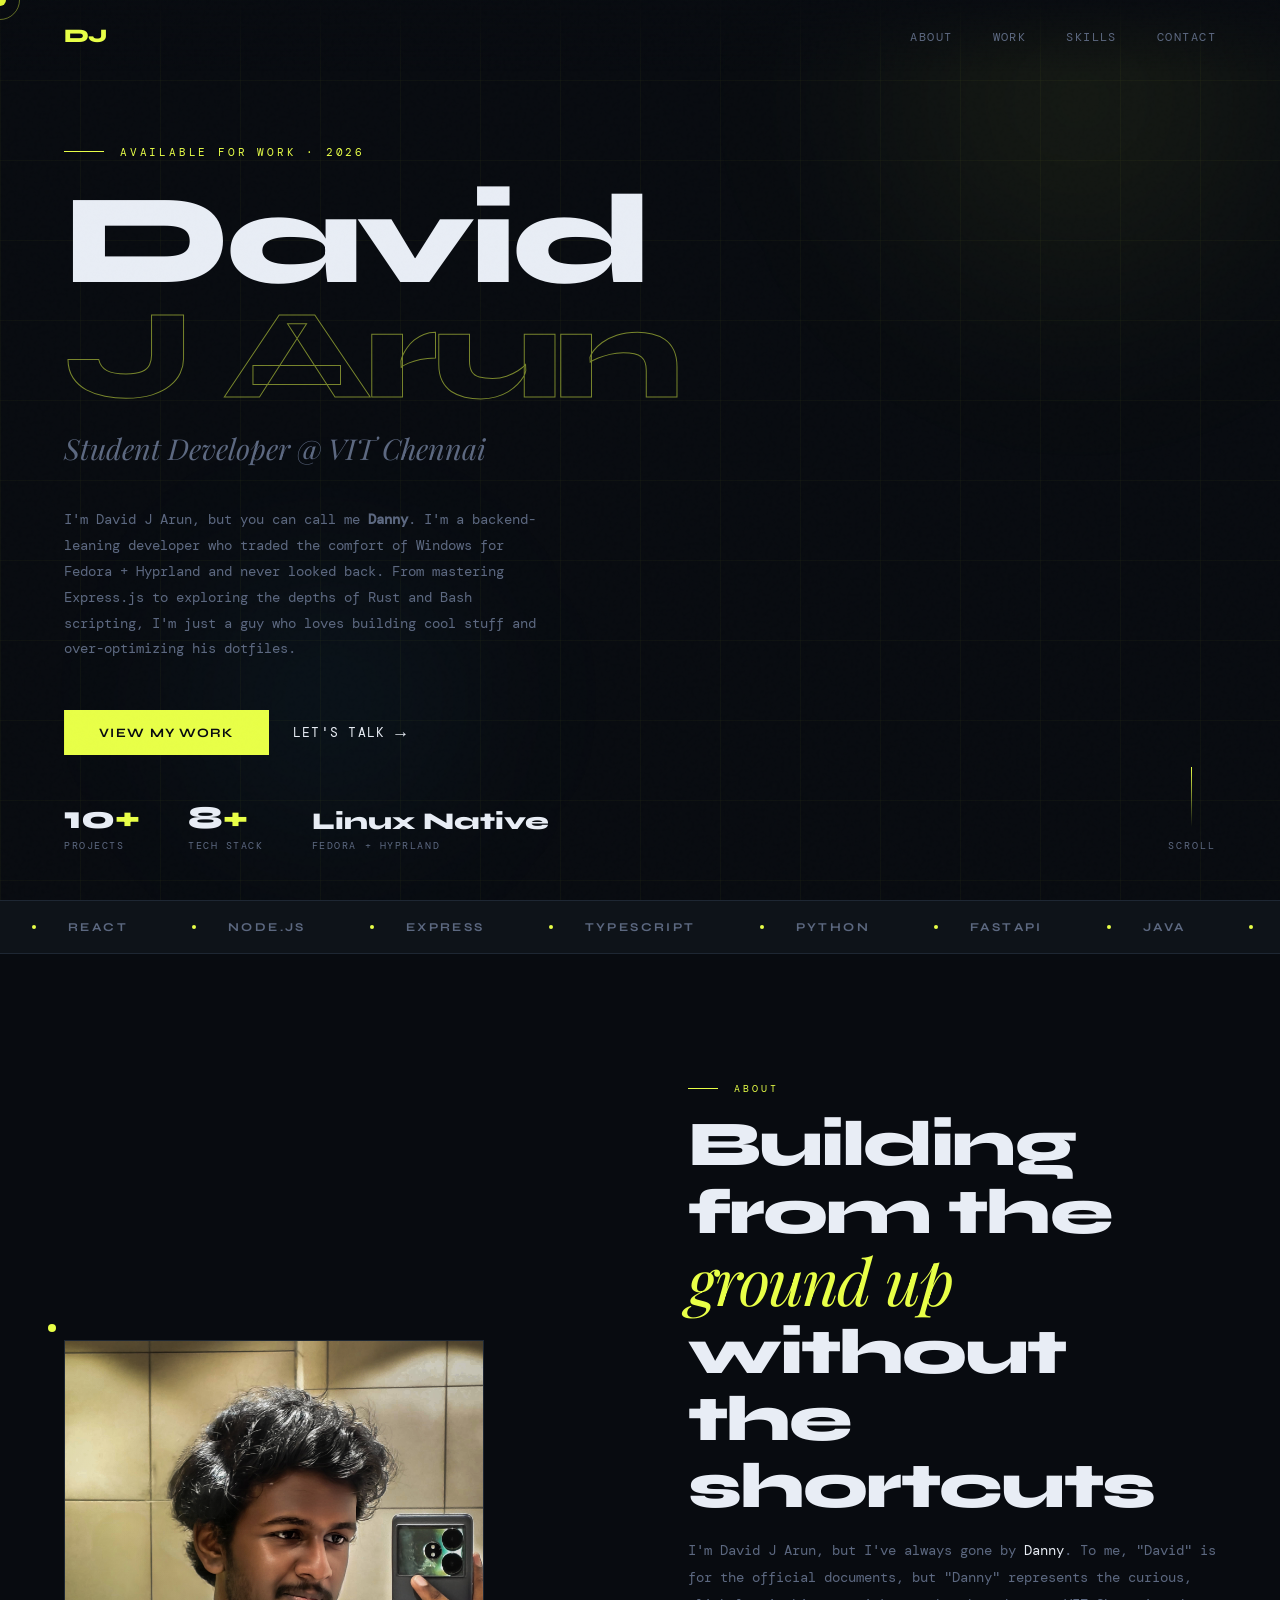
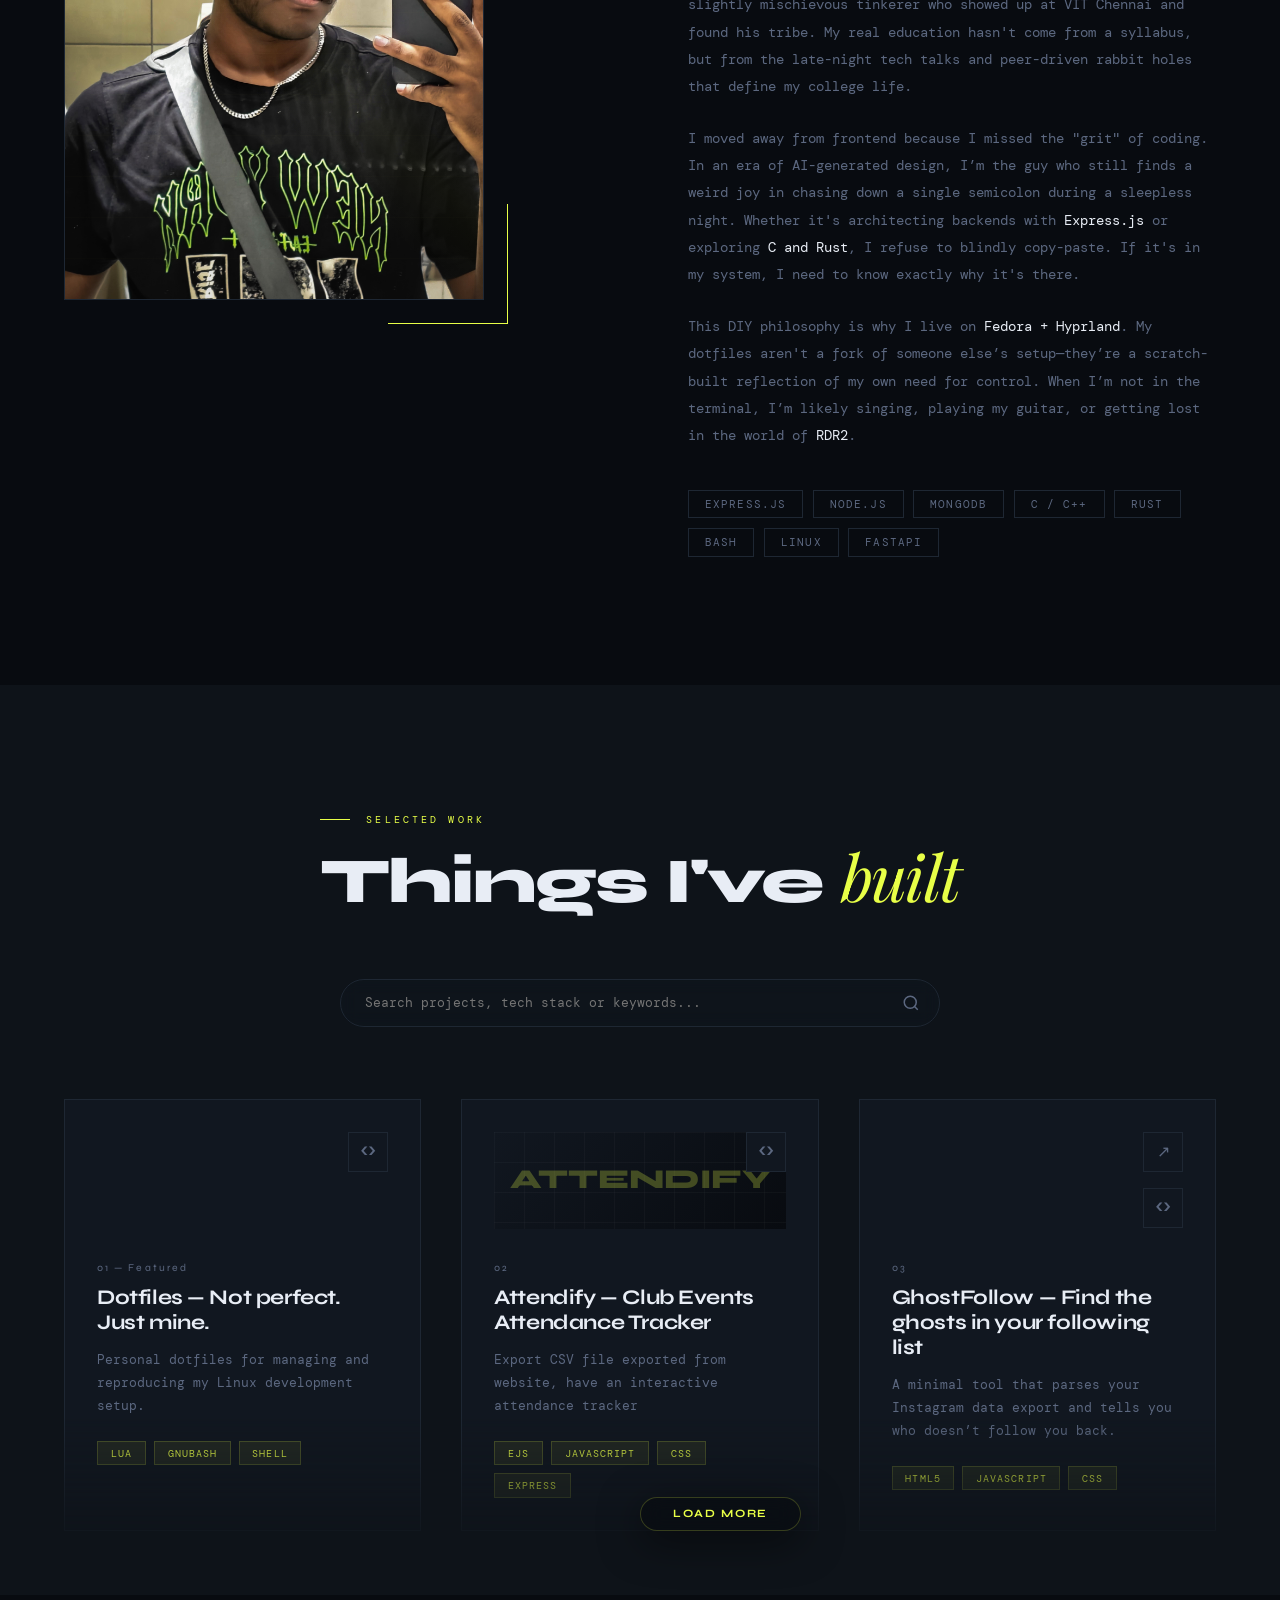
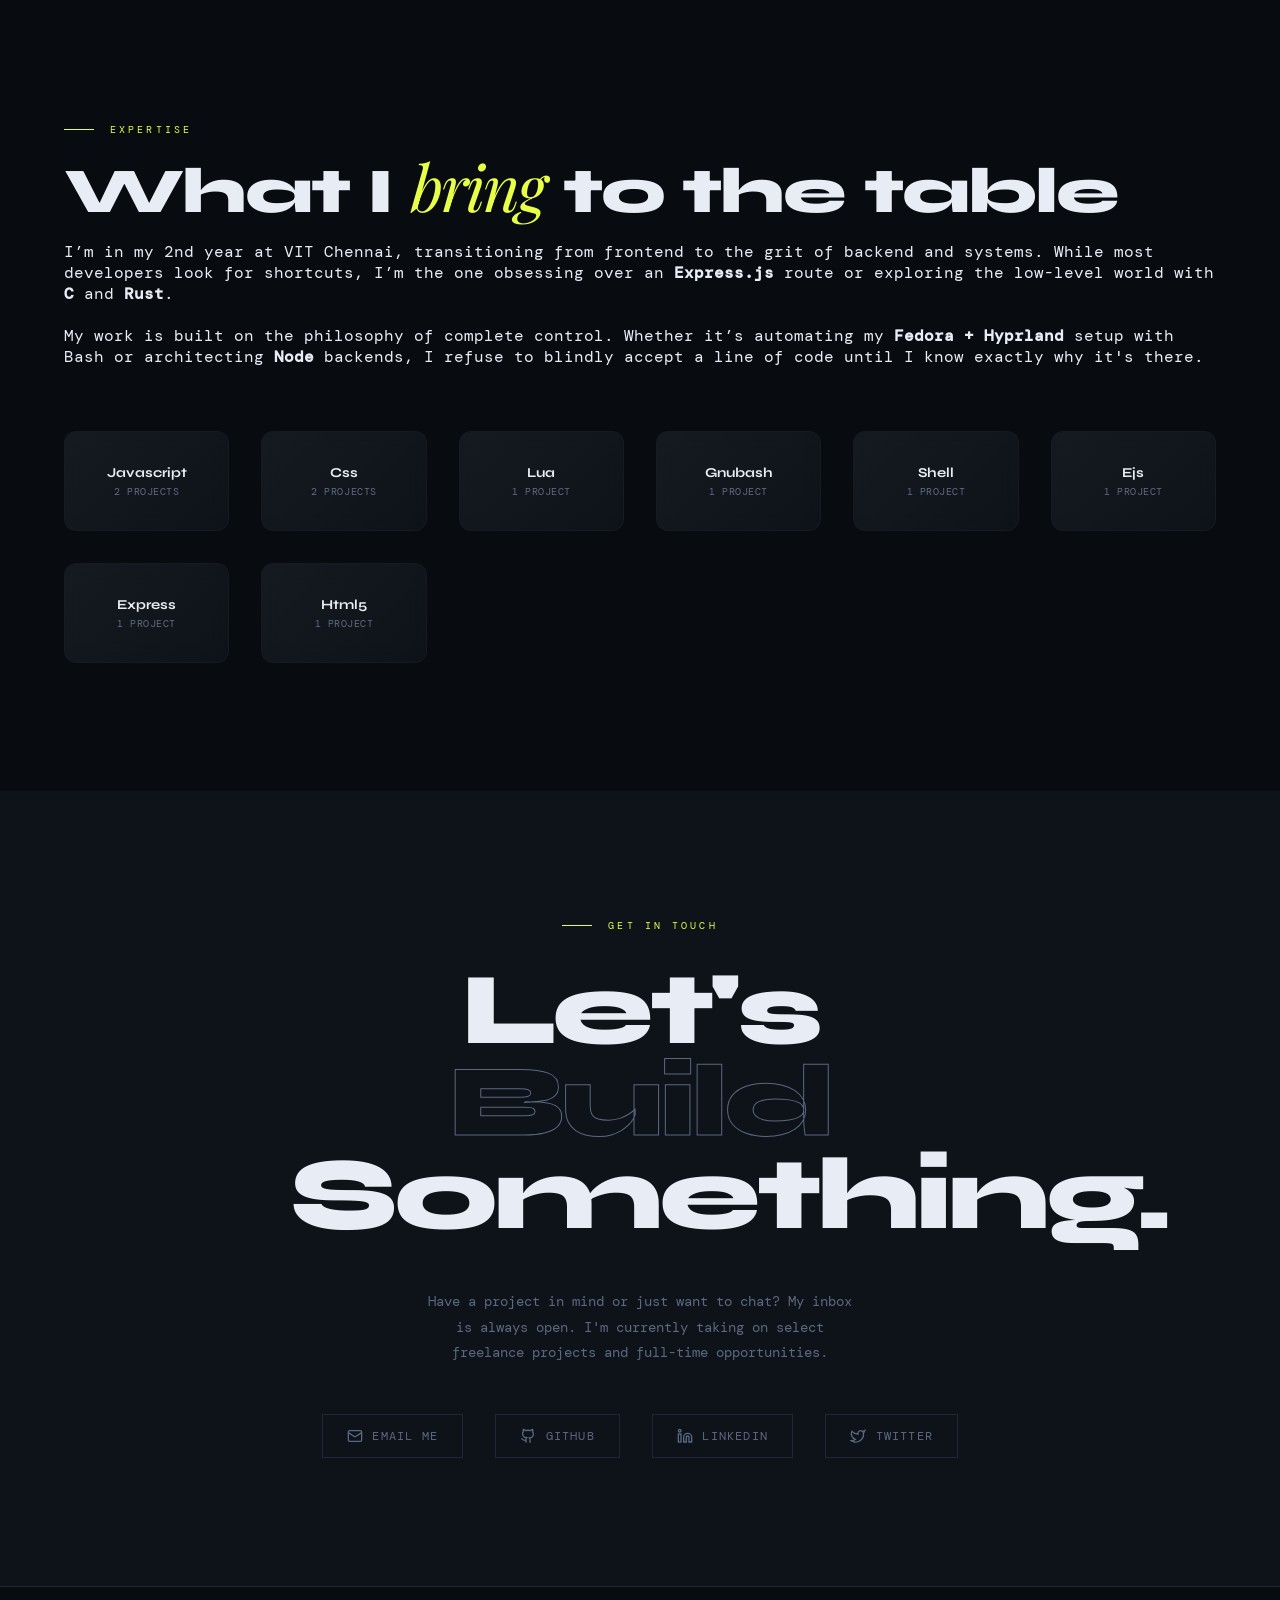
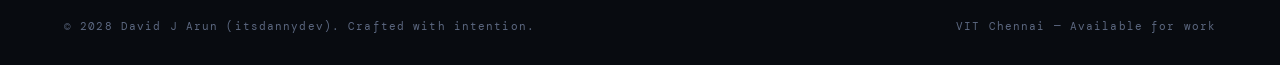
==== commit 53f5208d: "pfp" ====
--- a/index.html
+++ b/index.html
@@ -67,7 +67,8 @@
 <section id="about">
   <div class="about-visual reveal">
     <div class="about-photo-placeholder">
-      <div class="about-photo-label">Your photo<br>goes here</div>
+      <img id="profilePic" src="" alt="David J Arun" style="width: 100%; height: 100%; object-fit: cover; display: none;">
+      <div id="profilePlaceholder" class="about-photo-label">Your photo<br>goes here</div>
     </div>
     <div class="about-accent-line"></div>
     <div class="about-accent-dot"></div>
--- a/style.css
+++ b/style.css
@@ -519,7 +519,8 @@
 
 .project-card:hover { background: var(--card-hover); }
 .project-card-visual {
-  height: 200px;
+  aspect-ratio: 3 / 1;
+  width: 100%;
   margin-bottom: 2rem;
   position: relative;
   overflow: hidden;
@@ -536,6 +537,25 @@
     linear-gradient(color-mix(in srgb, var(--text), transparent 97%) 1px, transparent 1px),
     linear-gradient(90deg, color-mix(in srgb, var(--text), transparent 97%) 1px, transparent 1px);
   background-size: 30px 30px;
+}
+
+.project-watermark {
+  position: absolute;
+  inset: 0;
+  display: flex;
+  align-items: center;
+  justify-content: center;
+  padding: 0 30px;
+  opacity: 0.25;
+  font-weight: 800;
+  font-family: var(--font-heading);
+  color: var(--accent);
+  text-transform: uppercase;
+  text-align: center;
+  line-height: 0.8;
+  user-select: none;
+  pointer-events: none;
+  white-space: nowrap;
 }
 .p-vis-circle {
   position: absolute;
@@ -652,12 +672,12 @@
 .skill-icon {
   width: 48px; /* Slightly bigger icon */
   height: 48px;
-  filter: grayscale(1) opacity(0.5);
+  filter: grayscale(1) brightness(2.5) contrast(0.8) opacity(0.6);
   transition: all 0.4s ease;
 }
 
 .skill-card:hover .skill-icon {
-  filter: grayscale(0) opacity(1) drop-shadow(0 0 8px color-mix(in srgb, var(--accent), transparent 70%));
+  filter: grayscale(0) brightness(1) contrast(1) opacity(1) drop-shadow(0 0 8px color-mix(in srgb, var(--text), transparent 80%));
   transform: scale(1.1);
 }
 
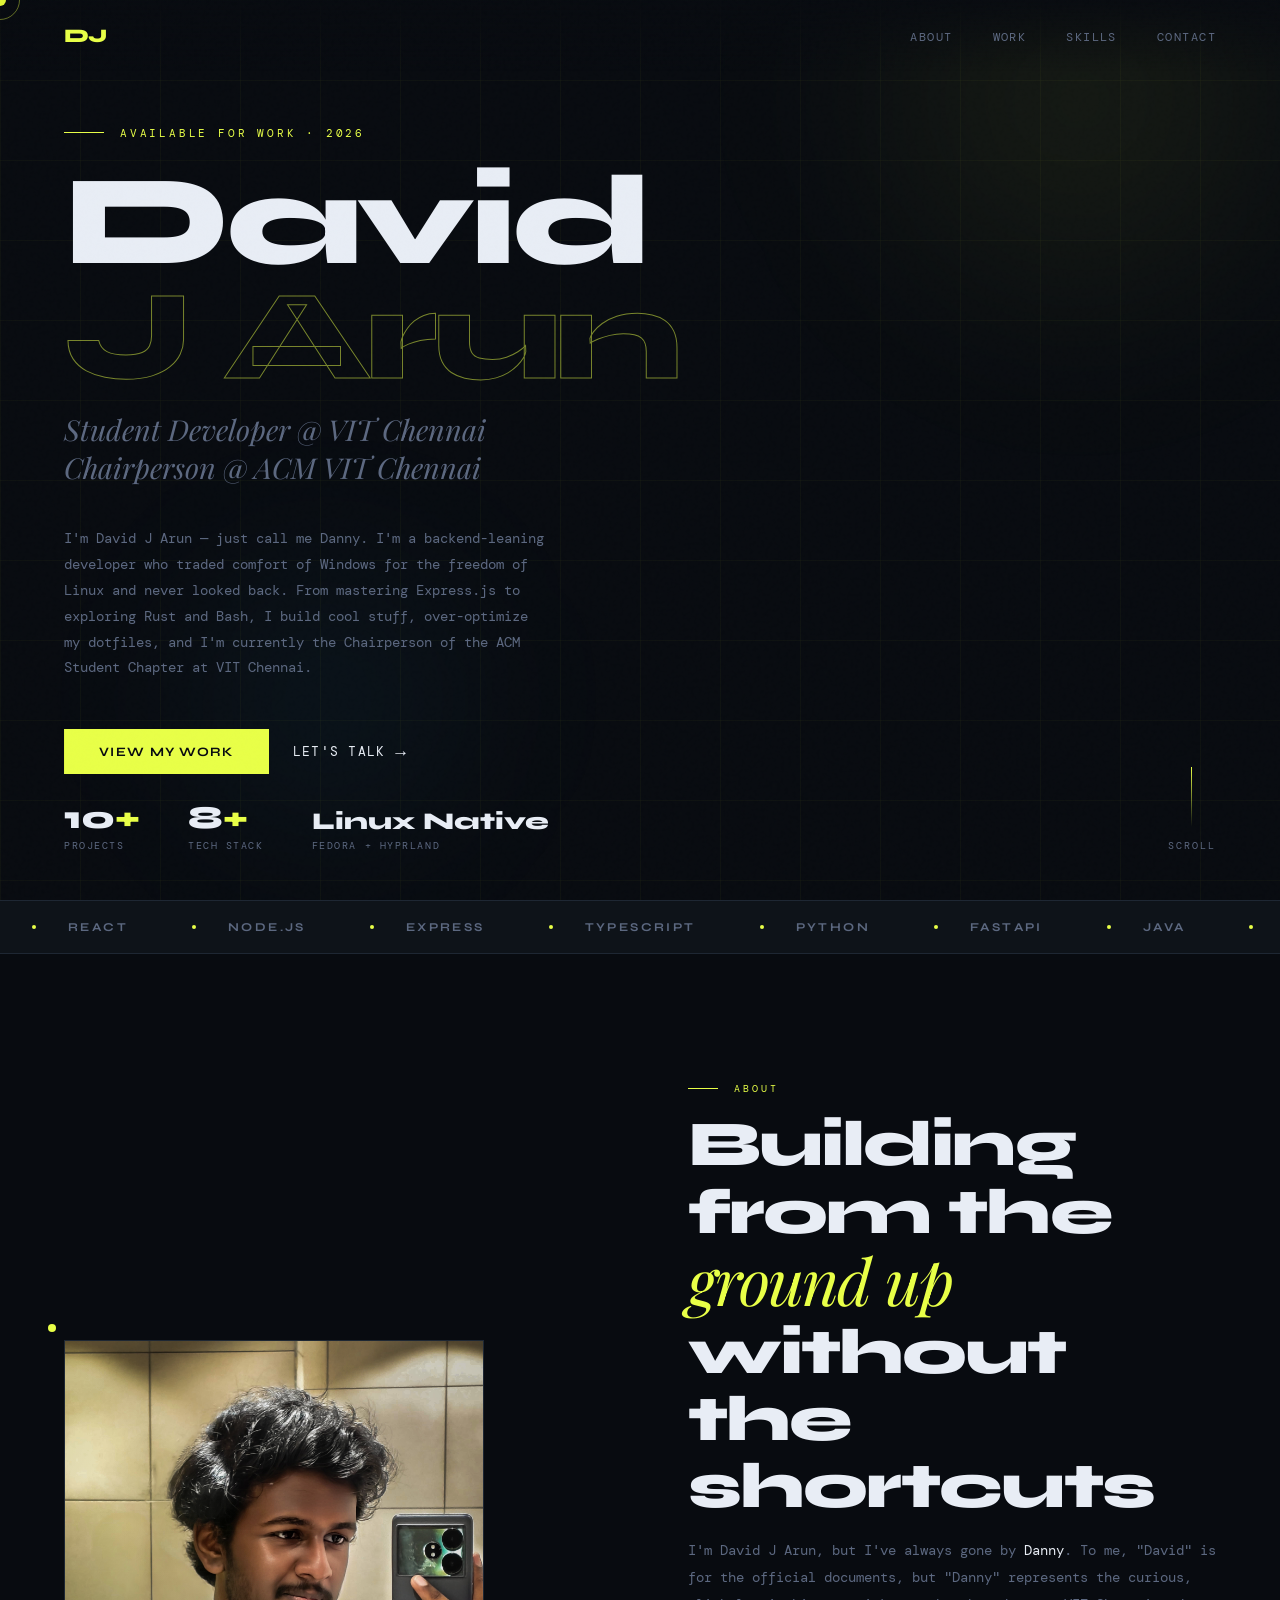
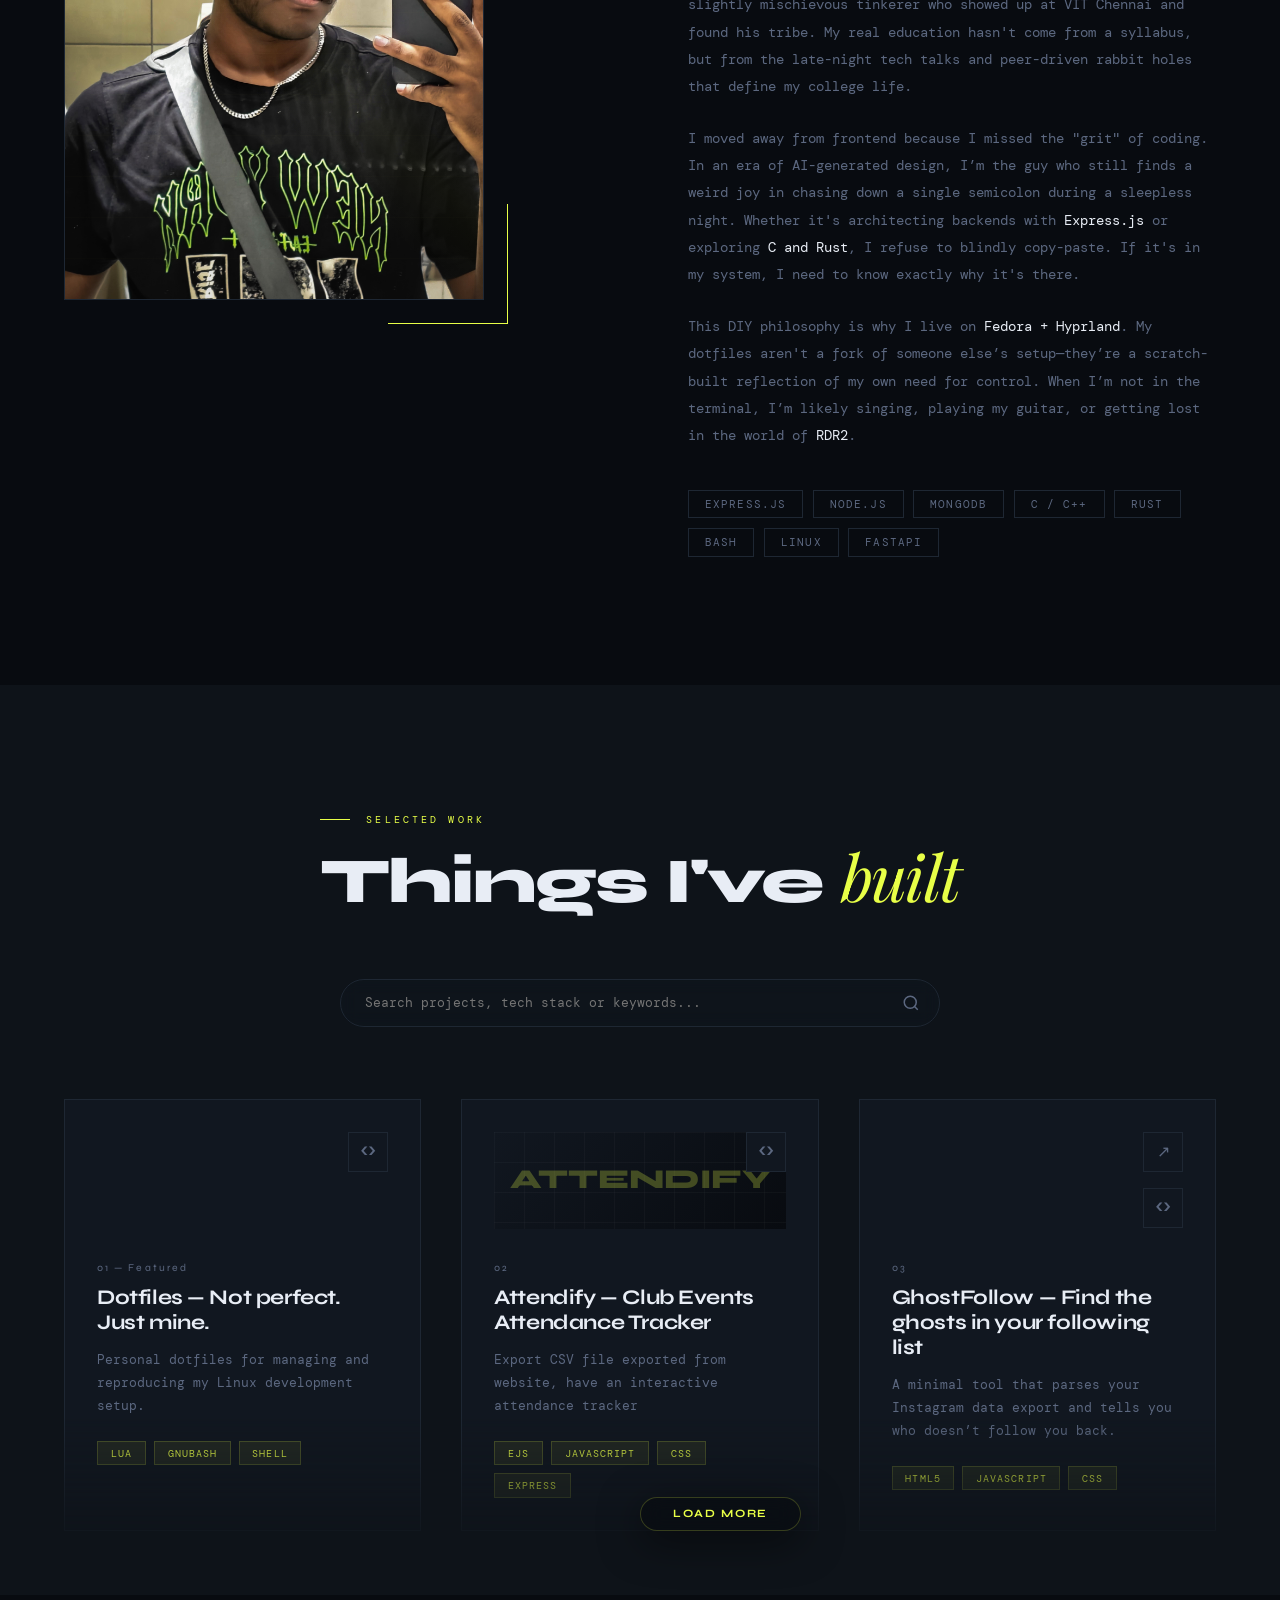
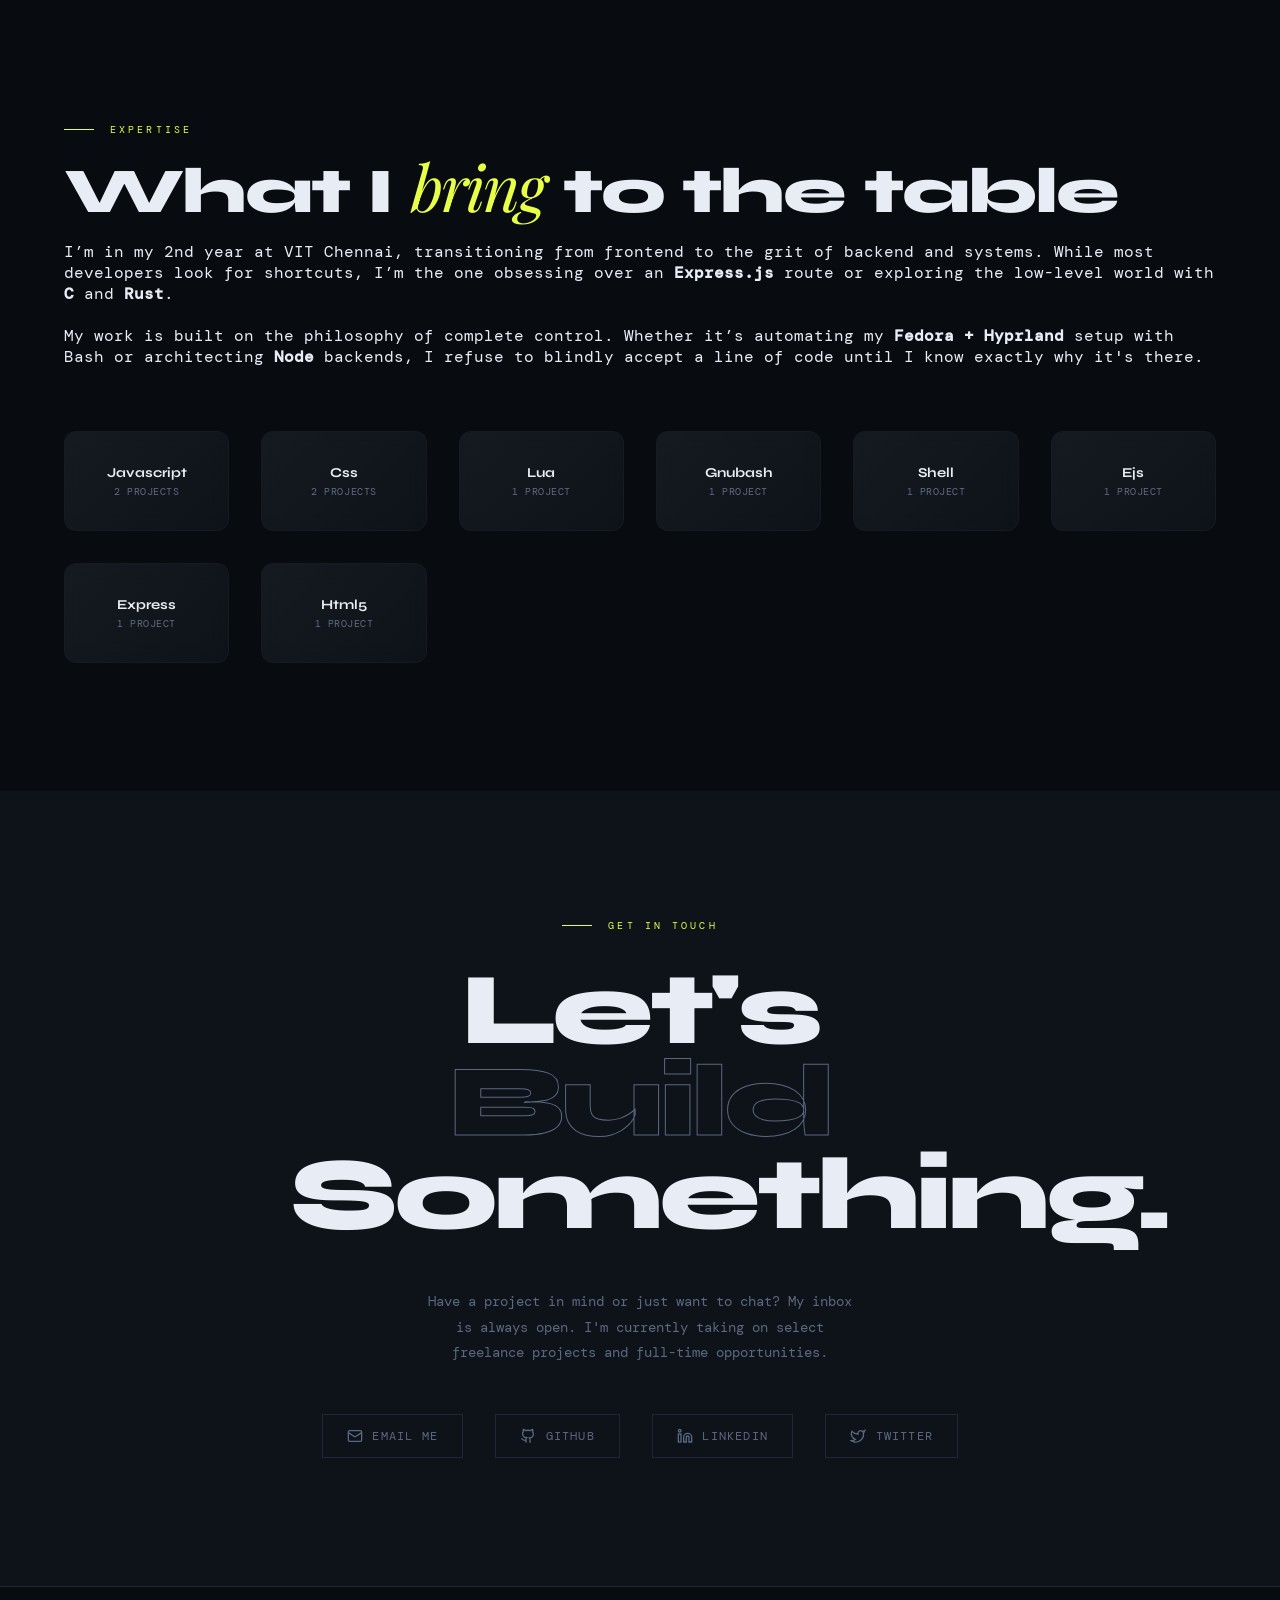
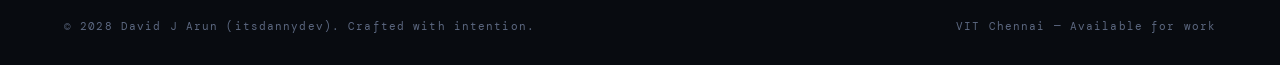
==== commit 5854f56d: "edited hero description" ====
--- a/index.html
+++ b/index.html
@@ -30,8 +30,8 @@
 
   <div class="hero-eyebrow">Available for work · 2026</div>
   <h1 class="hero-name">David<br><span>J Arun</span></h1>
-  <p class="hero-role">Student Developer @ VIT Chennai</p>
-  <p class="hero-desc">I'm David J Arun, but you can call me <strong>Danny</strong>. I'm a backend-leaning developer who traded the comfort of Windows for Fedora + Hyprland and never looked back. From mastering Express.js to exploring the depths of Rust and Bash scripting, I'm just a guy who loves building cool stuff and over-optimizing his dotfiles.</p>
+  <p class="hero-role">Student Developer @ VIT Chennai<br>Chairperson @ ACM VIT Chennai</p>
+  <p class="hero-desc">I'm David J Arun — just call me Danny. I'm a backend-leaning developer who traded comfort of Windows for the freedom of Linux and never looked back. From mastering Express.js to exploring Rust and Bash, I build cool stuff, over-optimize my dotfiles, and I'm currently the Chairperson of the ACM Student Chapter at VIT Chennai.</p>
   <div class="hero-cta">
     <a href="#projects" class="btn-primary">View My Work</a>
     <a href="#contact" class="btn-ghost">Let's Talk <span class="arrow">→</span></a>
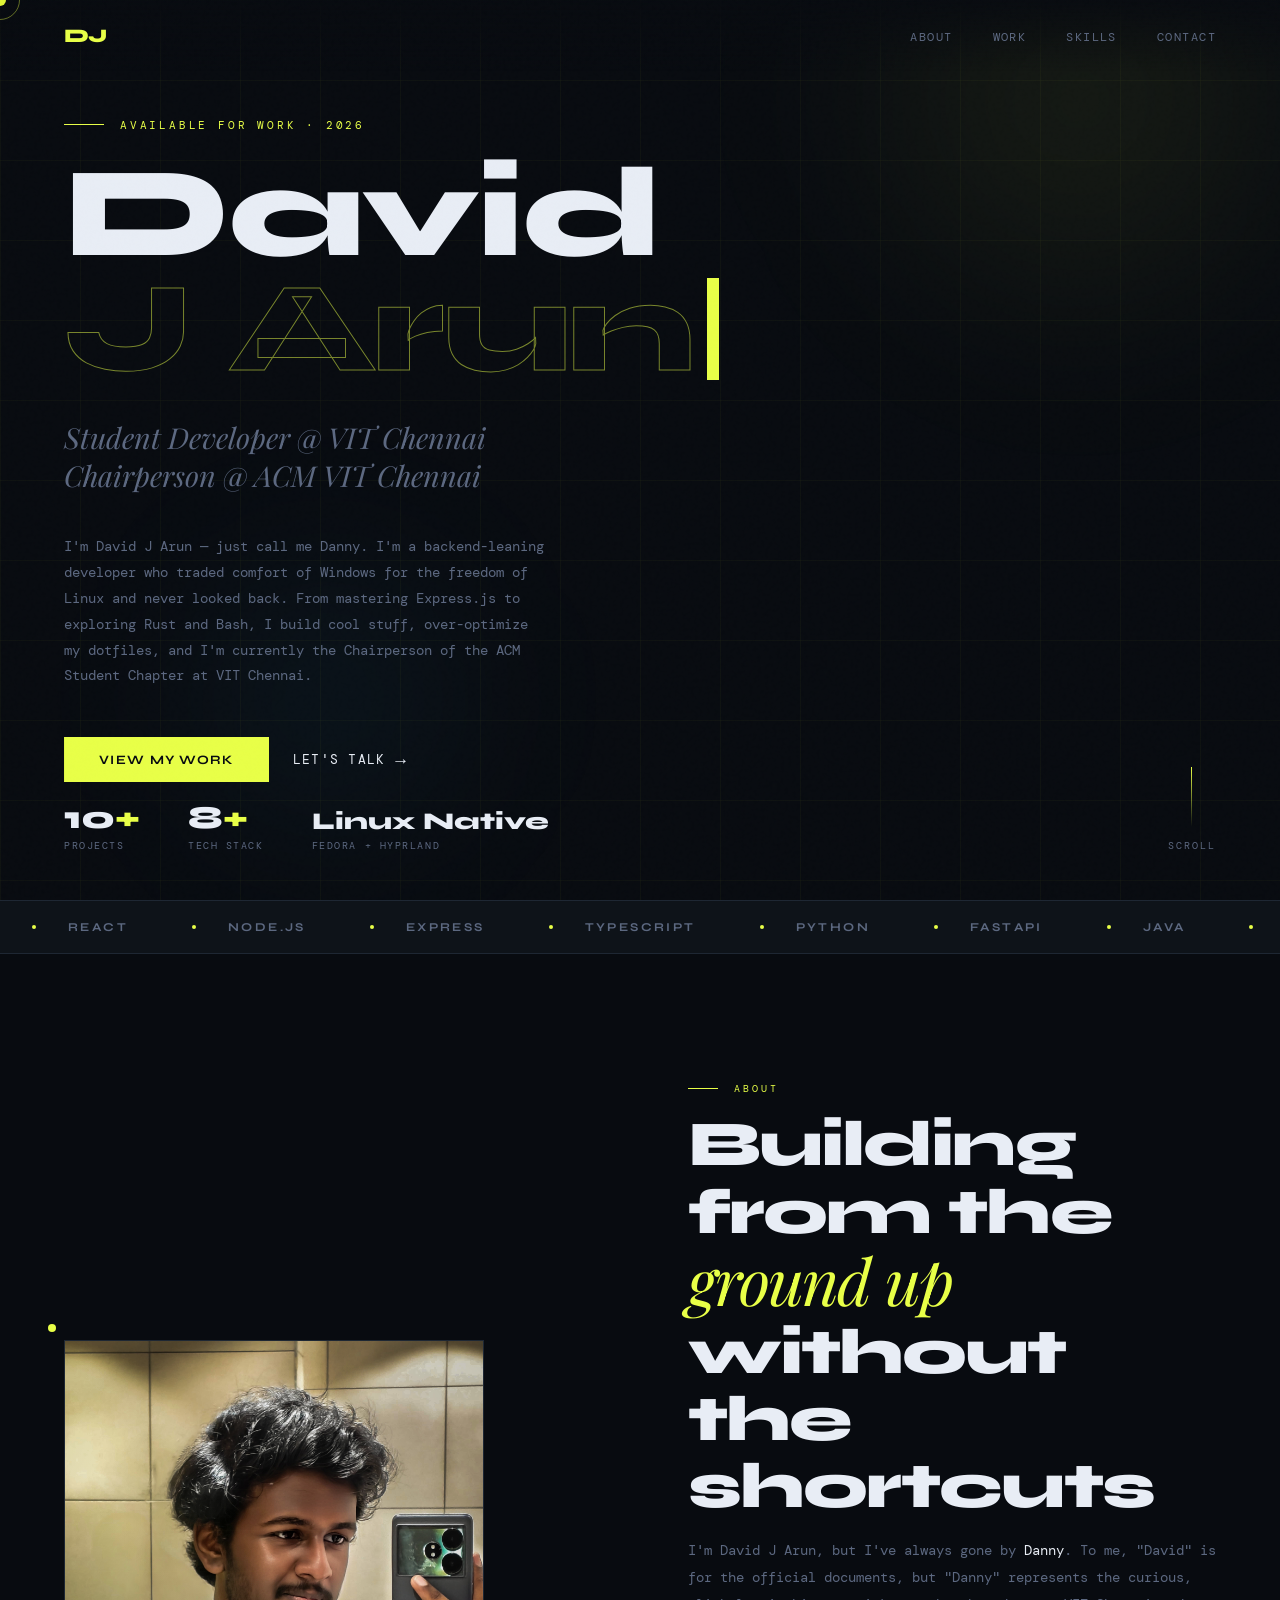
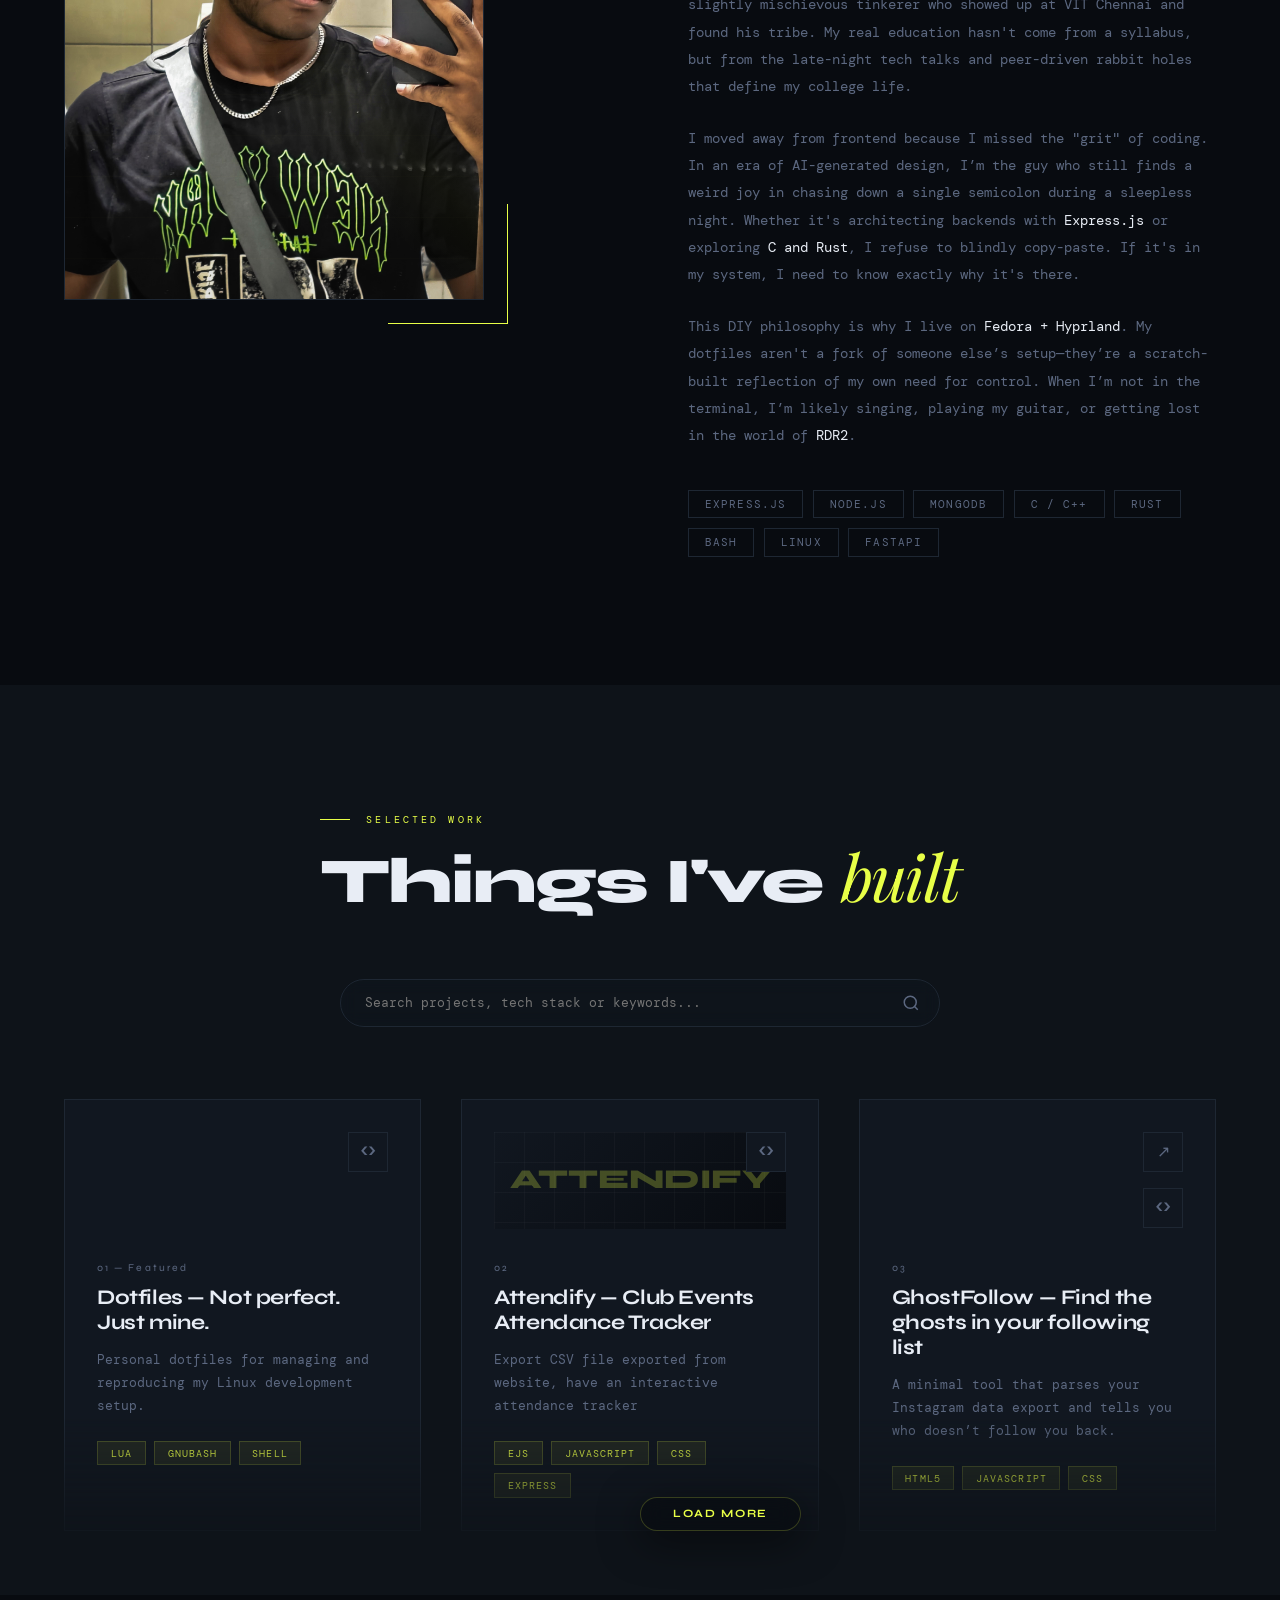
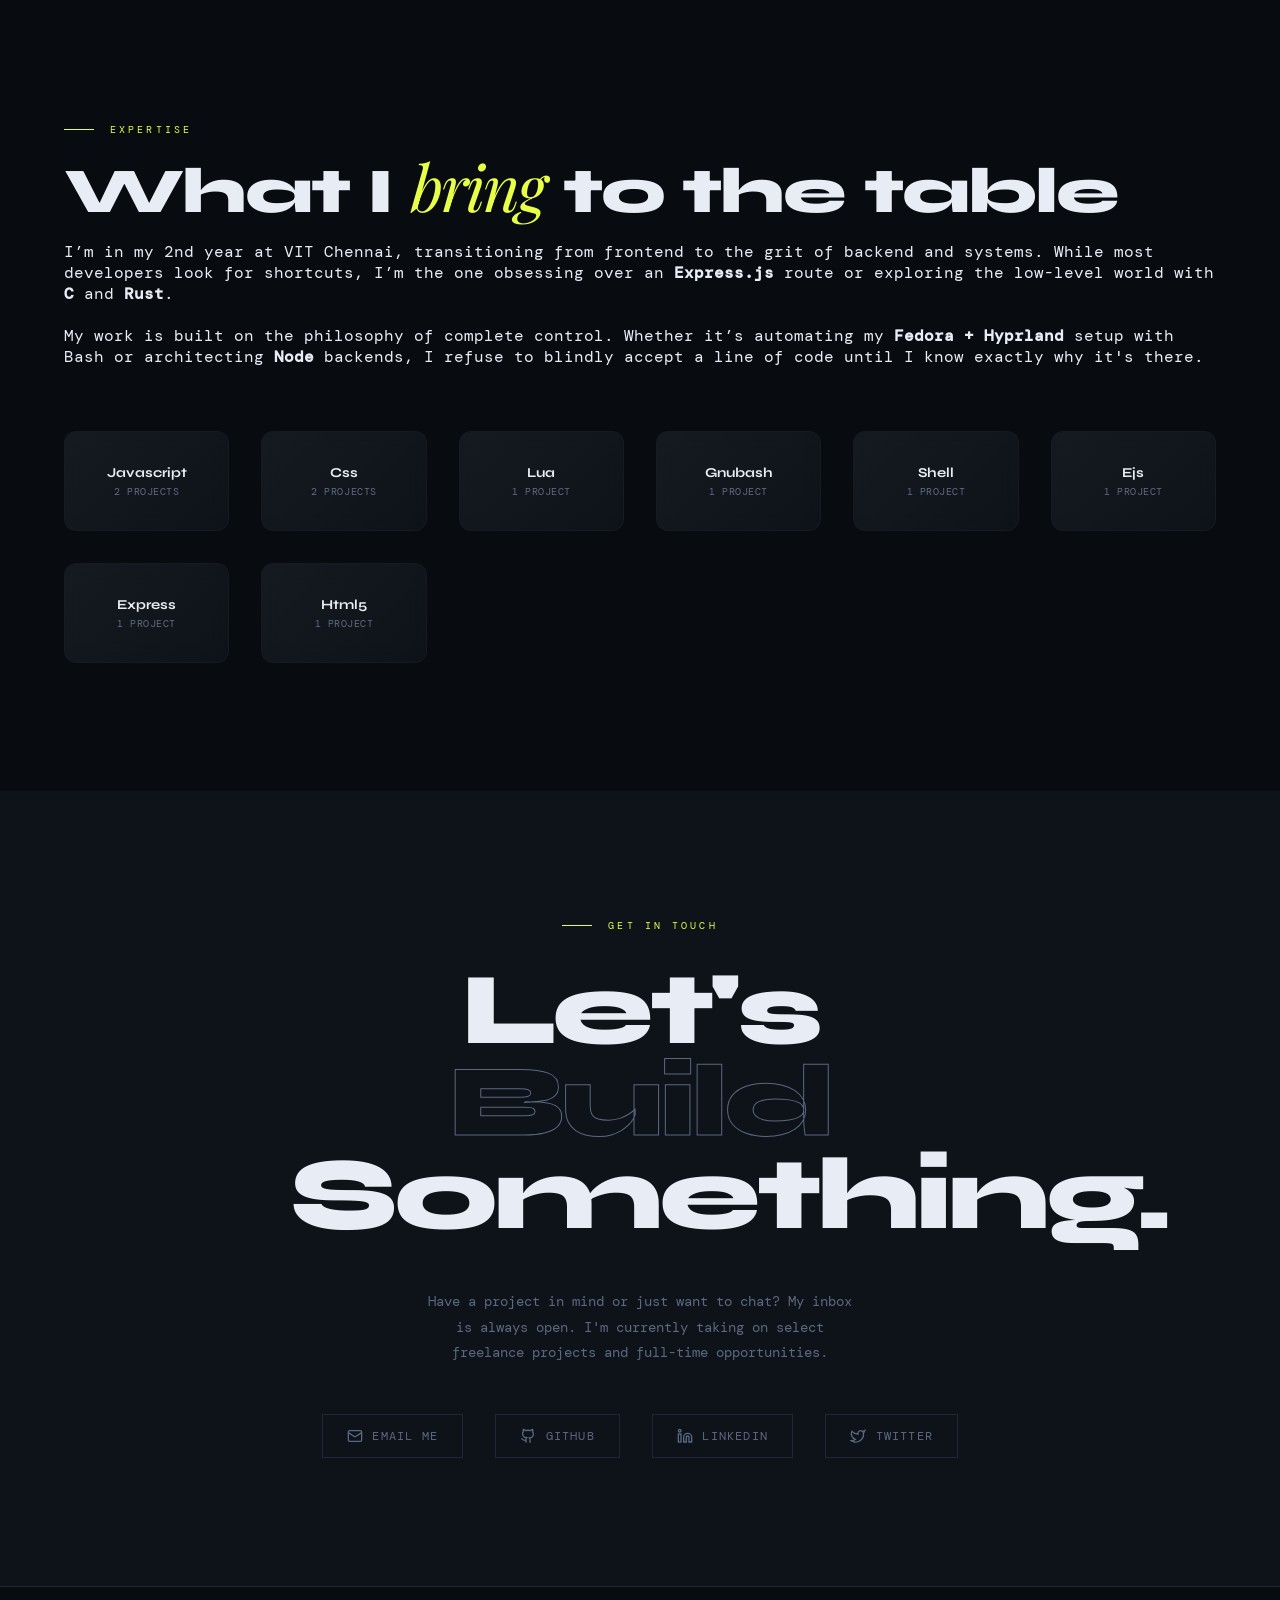
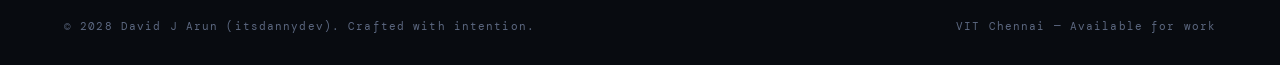
==== commit 0e9d3e2f: "added typing animation" ====
--- a/index.html
+++ b/index.html
@@ -29,7 +29,12 @@
   <div class="hero-orb hero-orb-2"></div>
 
   <div class="hero-eyebrow">Available for work · 2026</div>
-  <h1 class="hero-name">David<br><span>J Arun</span></h1>
+  <h1 class="hero-name">
+    <div id="typingContainer" class="name-full">
+      <div id="line1" class="first-line"></div>
+      <div id="line2" class="second-line"></div>
+    </div>
+  </h1>
   <p class="hero-role">Student Developer @ VIT Chennai<br>Chairperson @ ACM VIT Chennai</p>
   <p class="hero-desc">I'm David J Arun — just call me Danny. I'm a backend-leaning developer who traded comfort of Windows for the freedom of Linux and never looked back. From mastering Express.js to exploring Rust and Bash, I build cool stuff, over-optimize my dotfiles, and I'm currently the Chairperson of the ACM Student Chapter at VIT Chennai.</p>
   <div class="hero-cta">
--- a/style.css
+++ b/style.css
@@ -161,16 +161,49 @@
 .hero-name {
   font-family: var(--font-heading);
   font-weight: 800;
-  font-size: clamp(4rem, 10vw, 9rem);
-  line-height: 0.9;
-  letter-spacing: -0.04em;
-  margin-bottom: 1rem;
+  margin-bottom: 2rem;
   opacity: 0;
   animation: fadeUp 0.8s 0.4s forwards;
-}
-.hero-name span {
+  position: relative;
+  display: block;
+}
+
+.name-full {
+  display: flex;
+  flex-direction: column;
+  justify-content: center;
+  line-height: 0.9;
+  /* Approximate height for 2 lines based on clamp font size */
+  min-height: 1.8em; 
+  height: calc(clamp(4rem, 10vw, 8rem) * 1.8);
+}
+
+.first-line, .second-line {
+  font-size: clamp(4rem, 10vw, 8rem);
+  letter-spacing: -0.02em;
+  display: flex;
+  align-items: center;
+  min-height: 0.9em;
+}
+
+.second-line {
   -webkit-text-stroke: 1px color-mix(in srgb, var(--accent), transparent 50%);
   color: transparent;
+}
+
+.typing-cursor {
+  display: inline-block;
+  width: 0.1em;
+  height: 0.8em;
+  background: var(--accent);
+  margin-left: 0.1em;
+  animation: cursorBlink 0.8s infinite;
+  vertical-align: middle;
+}
+
+@keyframes cursorBlink {
+  0%, 100% { opacity: 1; }
+  50% { opacity: 0; }
 }
 
 .hero-role {
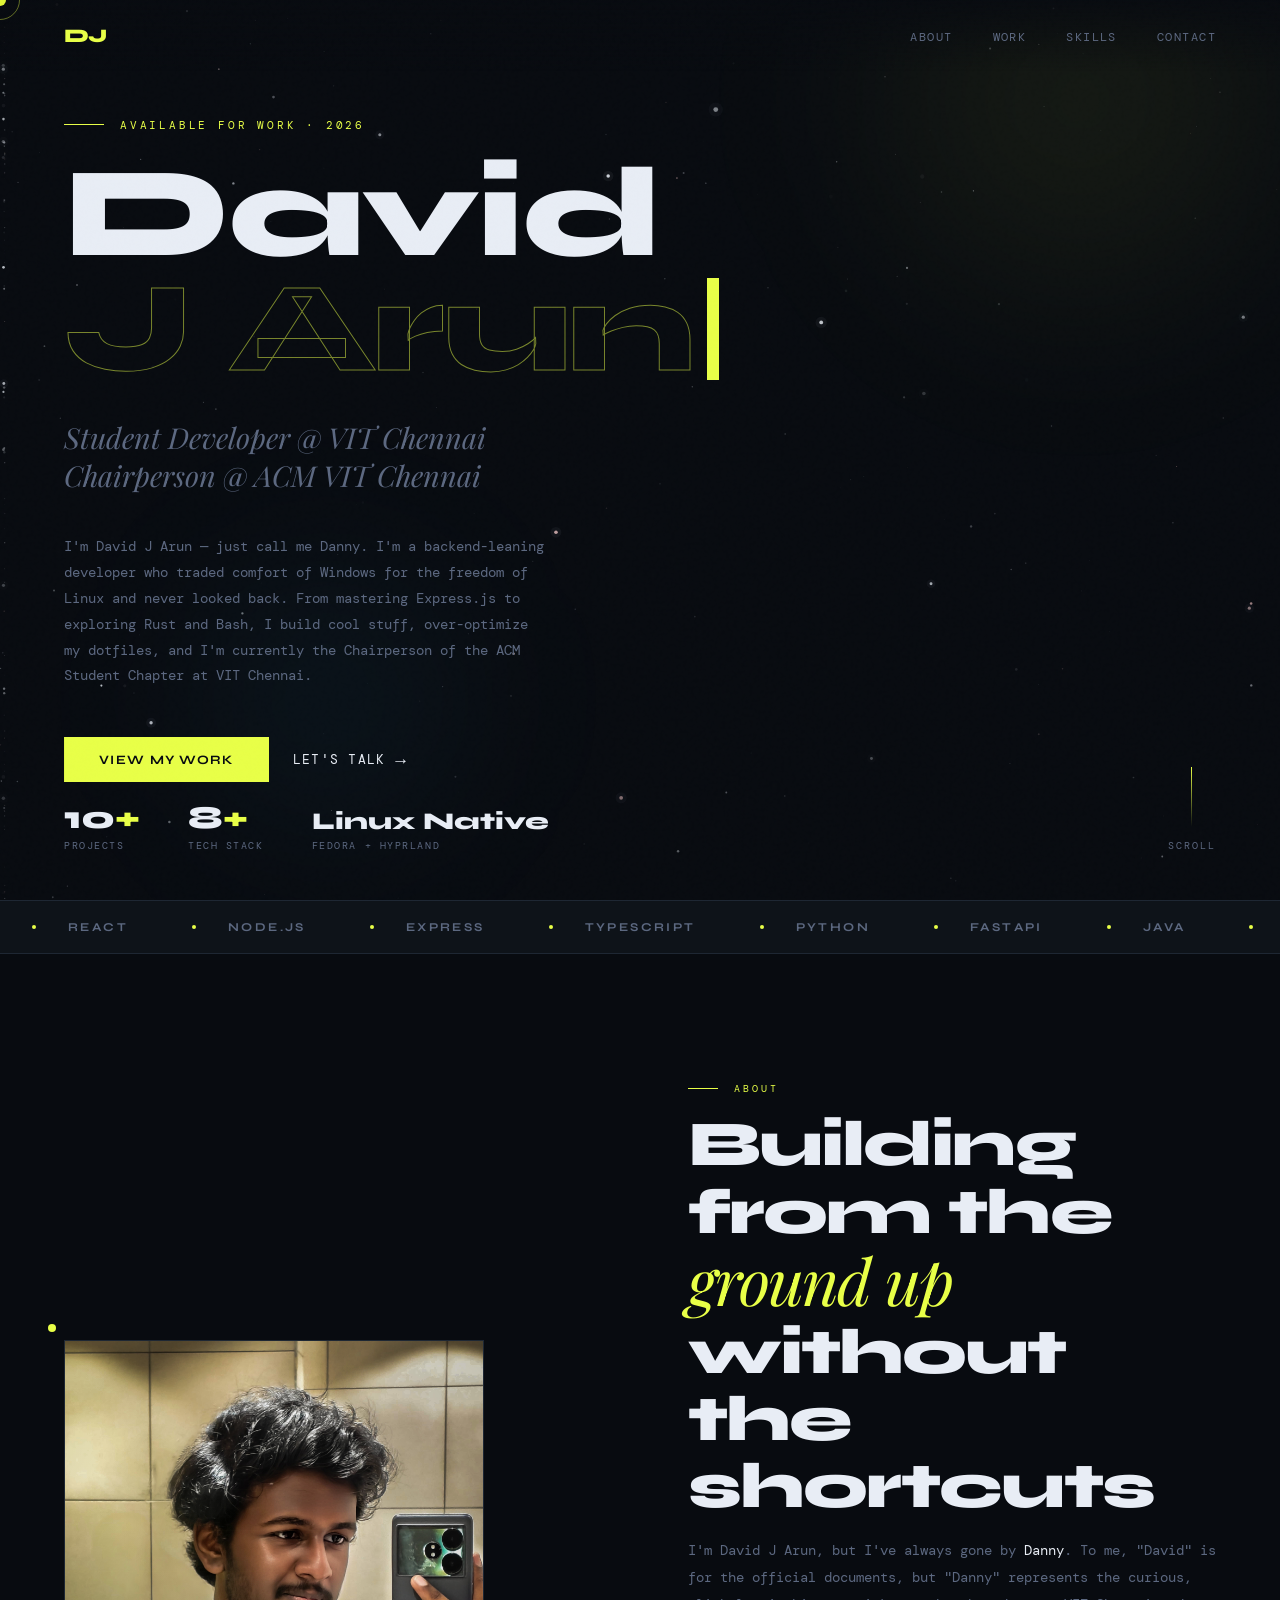
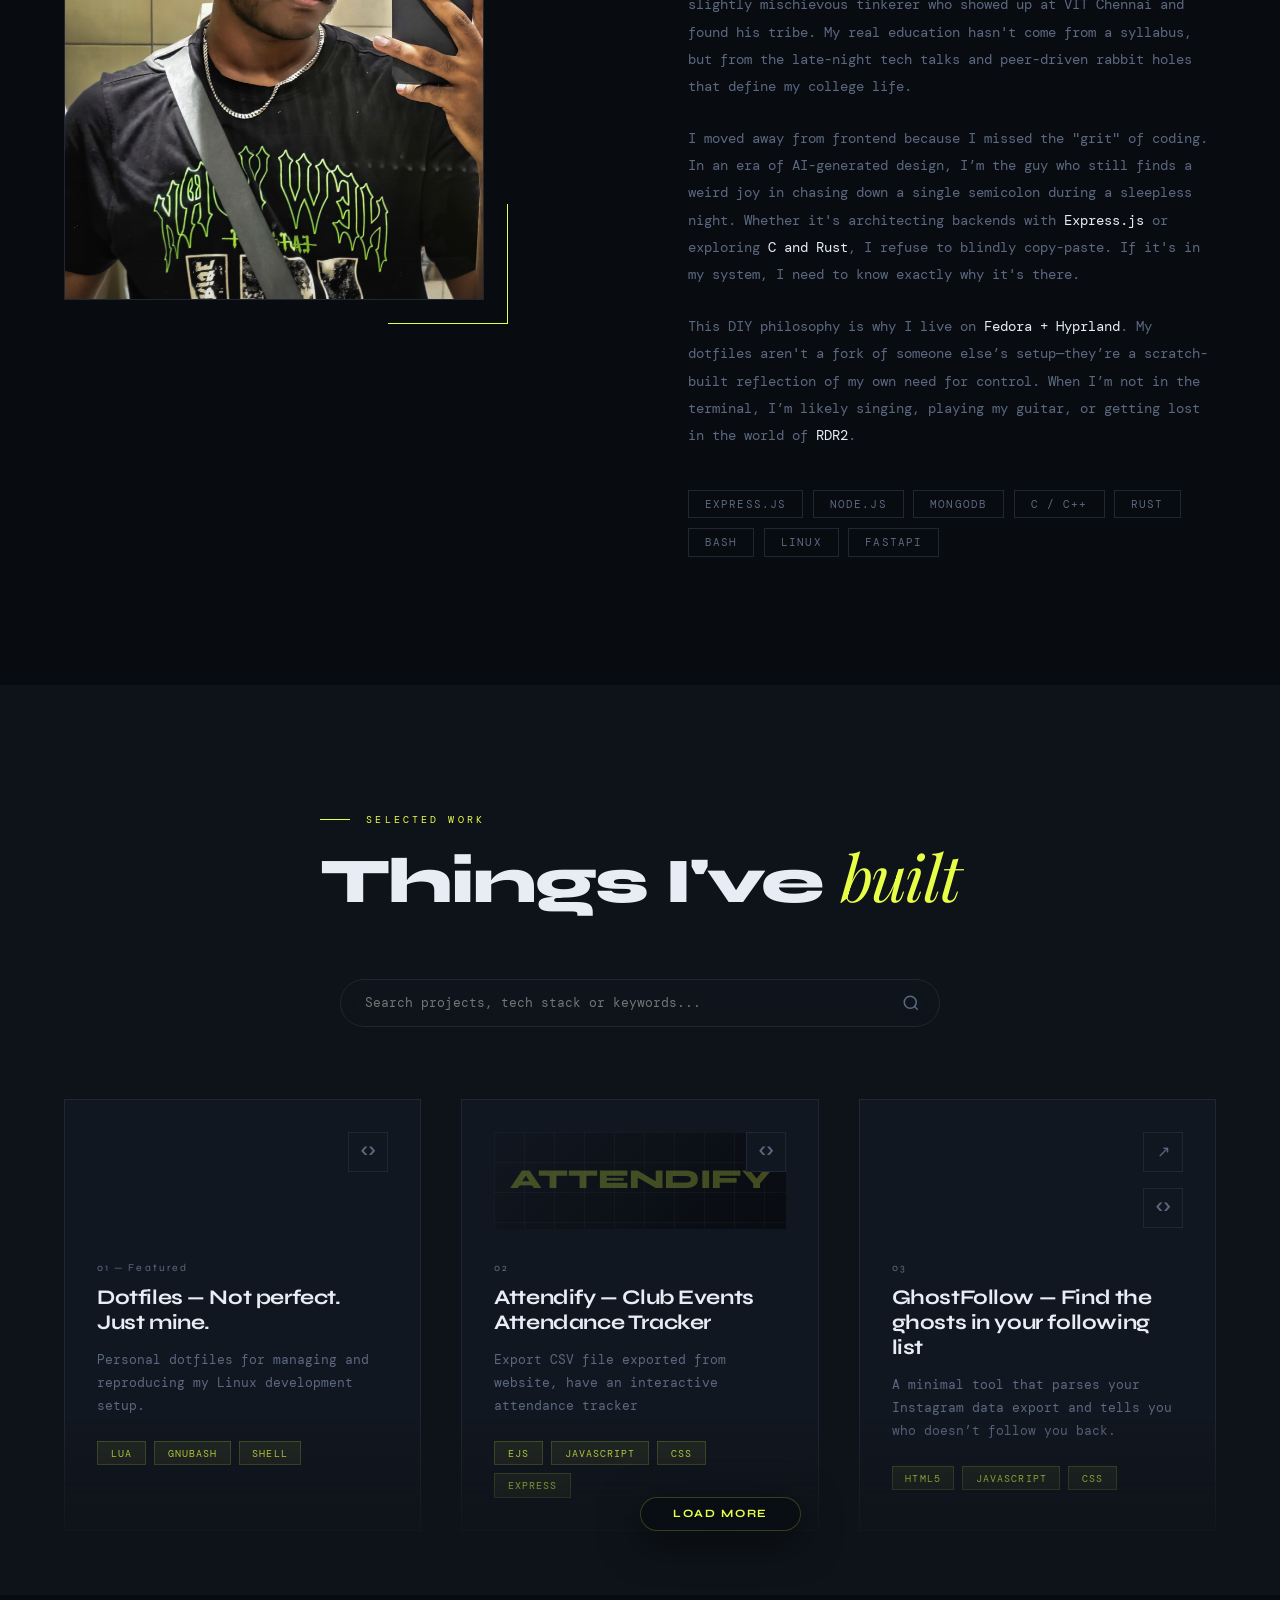
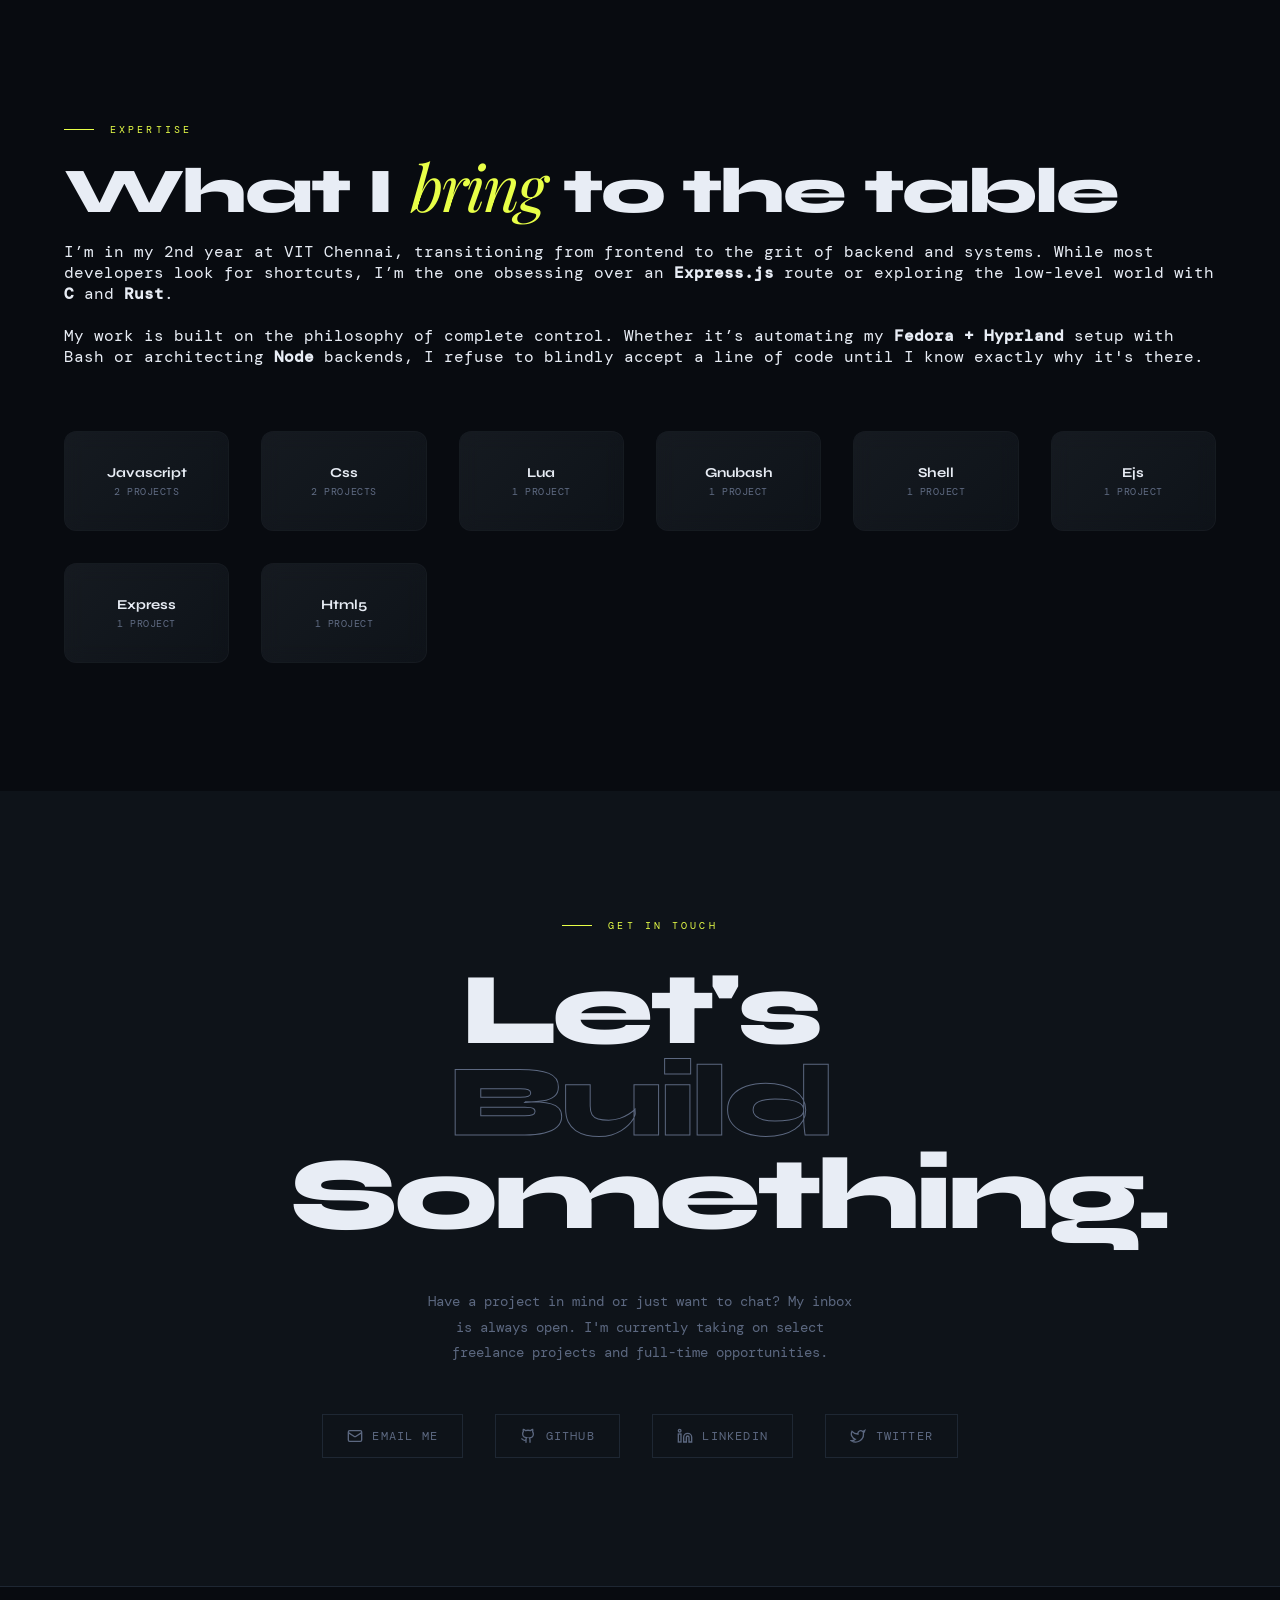
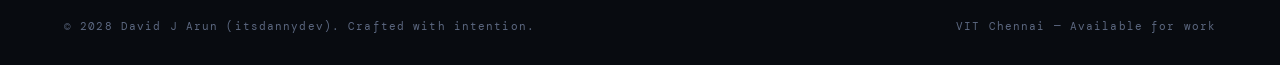
==== commit 1f275e82: "added starry background" ====
--- a/index.html
+++ b/index.html
@@ -7,6 +7,8 @@
 <link rel="stylesheet" href="style.css">
 </head>
 <body>
+
+<canvas id="starfield"></canvas>
 
 <div id="cursor"></div>
 <div id="cursor-ring"></div>
--- a/style.css
+++ b/style.css
@@ -109,13 +109,17 @@
   overflow: hidden;
 }
 
+/* STARFIELD CANVAS */
+#starfield {
+  position: fixed;
+  top: 0; left: 0;
+  width: 100vw; height: 100vh;
+  z-index: 0;
+  pointer-events: none;
+}
+
 .hero-grid-bg {
-  position: absolute; inset: 0;
-  background-image:
-    linear-gradient(color-mix(in srgb, var(--accent), transparent 97%) 1px, transparent 1px),
-    linear-gradient(90deg, color-mix(in srgb, var(--accent), transparent 97%) 1px, transparent 1px);
-  background-size: 80px 80px;
-  pointer-events: none;
+  display: none;
 }
 
 .hero-orb {
